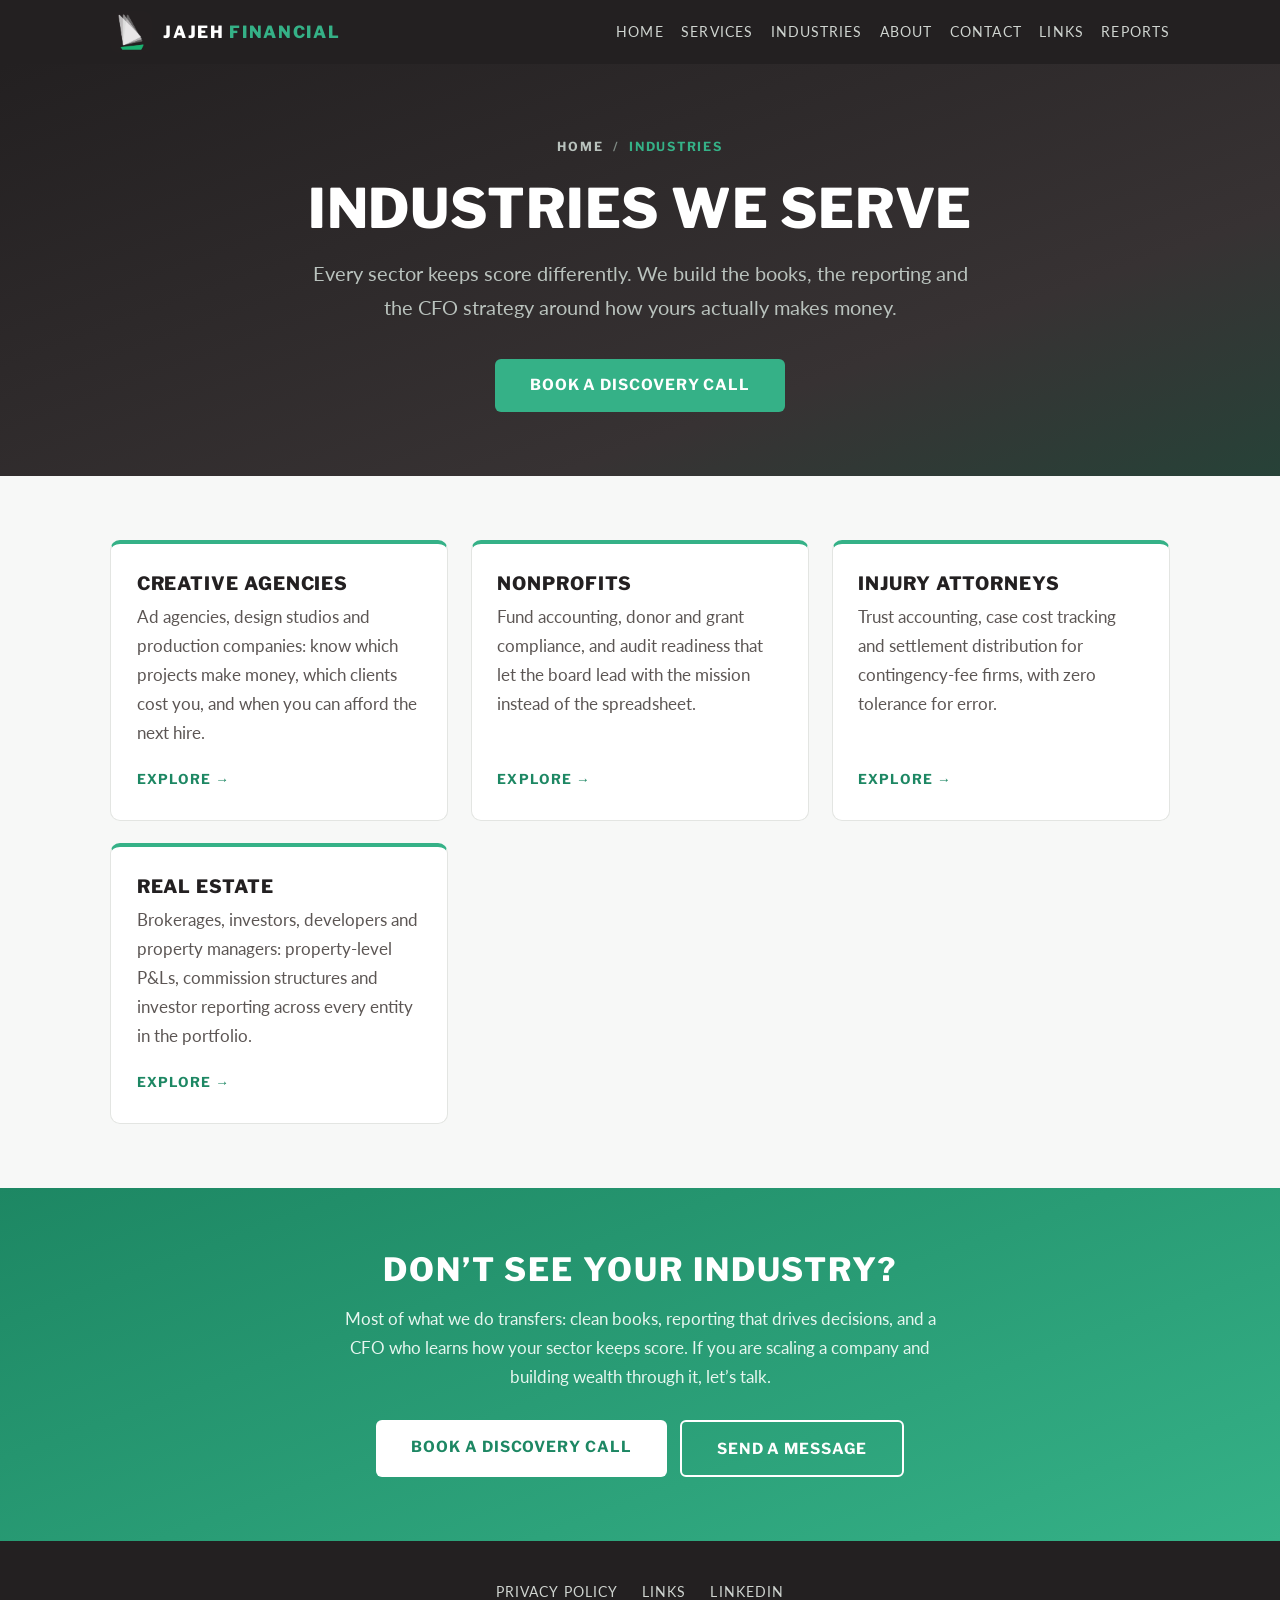
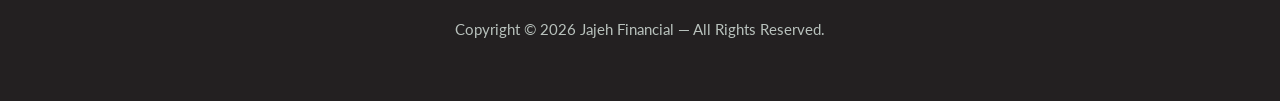
==== industries/index.html @ 21ba5daf "Add industry landing pages, homepage carousel and CFO repositioning - /industries/ hub plus landing " ====
<!DOCTYPE html>
<html lang="en">
<head>
  <meta charset="utf-8">
  <meta name="viewport" content="width=device-width, initial-scale=1">
  <title>Industries We Serve | Jajeh Financial</title>
  <meta name="description" content="Fractional CFO and accounting built around how your industry keeps score: creative agencies, nonprofits, injury attorneys and real estate.">
  <link rel="canonical" href="https://jajehfinancial.com/industries/">
  <link rel="icon" type="image/png" href="/assets/img/favicon.png">
  <link rel="preconnect" href="https://fonts.googleapis.com">
  <link rel="preconnect" href="https://fonts.gstatic.com" crossorigin>
  <link href="https://fonts.googleapis.com/css2?family=Lato:wght@400;700&family=Libre+Franklin:wght@700;800&display=swap" rel="stylesheet">
  <link rel="stylesheet" href="/assets/css/style.css">
</head>
<body>
  <header class="site-header">
    <div class="wrap">
      <a class="brand" href="/">
        <img src="/assets/img/jajeh-financial-mark.jpg" alt="Jajeh Financial sail mark">
        <span>JAJEH <em>FINANCIAL</em></span>
      </a>
      <nav class="site-nav">
        <a href="/">Home</a>
        <a href="/#services">Services</a>
        <a href="/industries/">Industries</a>
        <a href="/#about">About</a>
        <a href="/#contact">Contact</a>
        <a href="/links">Links</a>
        <a href="https://www.myaltavista.com/">Reports</a>
      </nav>
    </div>
  </header>

  <section class="hero page-hero">
    <p class="crumbs"><a href="/">Home</a> &nbsp;/&nbsp; <span>Industries</span></p>
    <h1>Industries We Serve</h1>
    <p class="sub">Every sector keeps score differently. We build the books, the reporting and the CFO strategy around how yours actually makes money.</p>
    <a class="btn" href="https://calendar.app.google/xNYgmVwws6tfUpzz5">Book a Discovery Call</a>
  </section>

  <section>
    <div class="wrap">
      <div class="card-grid">
        <div class="card">
          <h3>Creative Agencies</h3>
          <p>Ad agencies, design studios and production companies: know which projects make money, which clients cost you, and when you can afford the next hire.</p>
          <a class="more" href="/industries/creative-agencies">Explore &rarr;</a>
        </div>
        <div class="card">
          <h3>Nonprofits</h3>
          <p>Fund accounting, donor and grant compliance, and audit readiness that let the board lead with the mission instead of the spreadsheet.</p>
          <a class="more" href="/industries/nonprofits">Explore &rarr;</a>
        </div>
        <div class="card">
          <h3>Injury Attorneys</h3>
          <p>Trust accounting, case cost tracking and settlement distribution for contingency-fee firms, with zero tolerance for error.</p>
          <a class="more" href="/industries/injury-attorneys">Explore &rarr;</a>
        </div>
        <div class="card">
          <h3>Real Estate</h3>
          <p>Brokerages, investors, developers and property managers: property-level P&amp;Ls, commission structures and investor reporting across every entity in the portfolio.</p>
          <a class="more" href="/industries/real-estate">Explore &rarr;</a>
        </div>
      </div>
    </div>
  </section>

  <section class="cta-band">
    <div class="wrap">
      <h2>Don&rsquo;t See Your Industry?</h2>
      <p>Most of what we do transfers: clean books, reporting that drives decisions, and a CFO who learns how your sector keeps score. If you are scaling a company and building wealth through it, let&rsquo;s talk.</p>
      <div class="actions">
        <a class="btn" href="https://calendar.app.google/xNYgmVwws6tfUpzz5">Book a Discovery Call</a>
        <a class="btn ghost" href="/#contact">Send a Message</a>
      </div>
    </div>
  </section>

  <footer class="site-footer">
    <nav class="foot-nav">
      <a href="/privacy-policy">Privacy Policy</a>
      <a href="/links">Links</a>
      <a href="https://www.linkedin.com/company/7801010">LinkedIn</a>
    </nav>
    <p>Copyright &copy; 2026 Jajeh Financial &mdash; All Rights Reserved.</p>
  </footer>
</body>
</html>
---- assets/css/style.css ----
/* Jajeh Financial — design system
   Palette from the sail mark: charcoal + mint teal. Crisp, corporate, calm. */
:root {
  --ink: #232021;
  --ink-soft: #5c5654;
  --bg: #f7f8f7;
  --card: #ffffff;
  --line: #e3e5e2;
  --teal: #35b187;
  --teal-deep: #1d8763;
  --dark: #232021;
  --dark-soft: #373233;
  --sans: "Lato", -apple-system, "Segoe UI", sans-serif;
  --head: "Libre Franklin", "Helvetica Neue", sans-serif;
}

* { box-sizing: border-box; }
html { scroll-behavior: smooth; }
body { margin: 0; font-family: var(--sans); font-size: 1.0625rem; line-height: 1.7; color: var(--ink); background: var(--bg); }
img { max-width: 100%; height: auto; }

h1, h2, h3 { font-family: var(--head); font-weight: 800; line-height: 1.15; margin: 0 0 .5em; letter-spacing: .01em; }
h1 { font-size: clamp(2.1rem, 5.5vw, 3.4rem); text-transform: uppercase; }
h2 { font-size: clamp(1.4rem, 3.2vw, 2rem); text-transform: uppercase; letter-spacing: .06em; }
h3 { font-size: 1.15rem; }
p { margin: 0 0 1.2em; }
a { color: var(--teal-deep); }

.wrap { max-width: 1100px; margin: 0 auto; padding: 0 1.25rem; }

/* Header */
.site-header { background: var(--dark); position: sticky; top: 0; z-index: 20; }
.site-header .wrap { display: flex; align-items: center; justify-content: space-between; padding-top: .7rem; padding-bottom: .7rem; }
.brand { display: flex; align-items: center; gap: .7rem; text-decoration: none; }
.brand img { width: 42px; height: 42px; border-radius: 8px; }
.brand span { font-family: var(--head); font-weight: 800; color: #fff; letter-spacing: .1em; font-size: 1.05rem; }
.brand span em { font-style: normal; color: var(--teal); }
.site-nav { display: flex; flex-wrap: wrap; gap: 1.1rem; }
.site-nav a { text-decoration: none; color: #cfd4d0; font-size: .85rem; letter-spacing: .08em; text-transform: uppercase; }
.site-nav a:hover { color: var(--teal); }
@media (max-width: 720px) { .site-header .wrap { flex-direction: column; gap: .5rem; } }

/* Hero */
.hero { background: linear-gradient(160deg, var(--dark) 0%, var(--dark-soft) 70%, #274238 100%); color: #fff; text-align: center; padding: 5.5rem 1.25rem 5rem; }
.hero .kicker { color: var(--teal); font-family: var(--head); font-weight: 800; letter-spacing: .3em; font-size: .9rem; text-transform: uppercase; margin-bottom: 1rem; }
.hero h1 { color: #fff; margin-bottom: .3em; }
.hero .sub { color: #b9c2bd; font-size: 1.25rem; max-width: 34em; margin: 0 auto 2.2rem; }
.btn { display: inline-block; background: var(--teal); color: #fff; text-decoration: none; padding: .85rem 2.2rem; border-radius: 6px; font-family: var(--head); font-weight: 700; letter-spacing: .06em; text-transform: uppercase; font-size: .95rem; }
.btn:hover { background: var(--teal-deep); }
.btn.ghost { background: transparent; border: 2px solid var(--teal); color: var(--teal); }
.btn.ghost:hover { background: var(--teal); color: #fff; }
.hero-actions { display: flex; gap: .8rem; justify-content: center; flex-wrap: wrap; }

/* Sections */
section { padding: 4rem 0; }
.section-head { text-align: center; margin-bottom: 2.5rem; }
.section-head .rule { width: 64px; height: 4px; background: var(--teal); border: 0; margin: 1rem auto 0; }
.section-head p { color: var(--ink-soft); max-width: 40em; margin: 1.2rem auto 0; }

/* Cards */
.card-grid { display: grid; grid-template-columns: repeat(auto-fit, minmax(260px, 1fr)); gap: 1.4rem; }
.card { background: var(--card); border: 1px solid var(--line); border-top: 4px solid var(--teal); border-radius: 10px; padding: 1.8rem 1.6rem; display: flex; flex-direction: column; }
.card h3 { text-transform: uppercase; letter-spacing: .05em; }
.card p { color: var(--ink-soft); flex: 1; }
.card .more { font-family: var(--head); font-weight: 700; text-transform: uppercase; font-size: .85rem; letter-spacing: .08em; text-decoration: none; }

/* Appointments */
.appointments { background: var(--dark); color: #fff; }
.appointments h2, .appointments h3 { color: #fff; }
.appt-grid { display: grid; grid-template-columns: repeat(auto-fit, minmax(280px, 1fr)); gap: 1.4rem; max-width: 820px; margin: 0 auto; }
.appt { background: var(--dark-soft); border: 1px solid #4a4443; border-radius: 10px; padding: 2rem 1.8rem; text-align: center; }
.appt .meta { color: var(--teal); font-family: var(--head); font-weight: 700; letter-spacing: .1em; text-transform: uppercase; font-size: .85rem; margin-bottom: 1rem; }
.appt p { color: #b9c2bd; }

/* About */
.about .cols { display: grid; grid-template-columns: 1fr 1fr; gap: 3rem; align-items: center; }
.about img { border-radius: 10px; box-shadow: 0 12px 32px rgba(35, 32, 33, .2); }
@media (max-width: 760px) { .about .cols { grid-template-columns: 1fr; } }

/* Contact */
.contact { background: var(--card); border-top: 1px solid var(--line); }
.contact .cols { display: grid; grid-template-columns: 1fr 1fr; gap: 3rem; align-items: start; }
@media (max-width: 760px) { .contact .cols { grid-template-columns: 1fr; } }
.contact .panel { background: var(--bg); border: 1px solid var(--line); border-radius: 10px; padding: 2rem 1.8rem; }
.contact .panel h3 { text-transform: uppercase; letter-spacing: .05em; }
/* Native forms (post silently to Google Forms) */
.nform { display: grid; gap: 1rem; margin-top: 1.2rem; }
.nform input, .nform textarea {
  width: 100%;
  background: #fff;
  border: 1px solid var(--line);
  border-radius: 6px;
  padding: .85rem 1rem;
  font-family: var(--sans);
  font-size: 1rem;
  color: var(--ink);
  outline: none;
  transition: border-color .2s ease;
}
.nform input:focus, .nform textarea:focus { border-color: var(--teal); }
.nform textarea { min-height: 130px; resize: vertical; }
.nform .btn { border: 0; cursor: pointer; justify-self: start; }
.nform.inline { grid-template-columns: 1fr auto; align-items: start; }
@media (max-width: 480px) { .nform.inline { grid-template-columns: 1fr; } }
/* Honeypot: off-screen, not display:none (some bots skip hidden fields), never focusable by people */
.nform .hp { position: absolute; left: -10000px; top: auto; width: 1px; height: 1px; overflow: hidden; opacity: 0; }
.form-ok { color: var(--teal-deep); font-weight: 700; margin-top: 1.2rem; }
.form-ok[hidden] { display: none; }
.nform[hidden] { display: none; }

/* Simple page (links, privacy) */
.page-title { text-align: center; padding: 3.5rem 1.25rem 0; }
.page-title .rule { width: 64px; height: 4px; background: var(--teal); border: 0; margin: 1rem auto 0; }
.content { max-width: 780px; margin: 0 auto; padding: 2.5rem 1.25rem 4rem; }
.content h2 { font-size: 1.35rem; margin-top: 2em; }
.content h3 { margin-top: 1.6em; }
.link-list { list-style: none; padding: 0; display: grid; gap: 1rem; }
.link-list a { display: block; background: var(--card); border: 1px solid var(--line); border-left: 4px solid var(--teal); border-radius: 8px; padding: 1.1rem 1.4rem; text-decoration: none; font-family: var(--head); font-weight: 700; letter-spacing: .04em; }
.link-list a:hover { border-left-color: var(--teal-deep); transform: translateX(2px); }
.link-list .desc { display: block; font-family: var(--sans); font-weight: 400; color: var(--ink-soft); font-size: .95rem; }

/* Footer */
.site-footer { background: var(--dark); color: #b9c2bd; text-align: center; padding: 2.5rem 1.25rem; font-size: .95rem; }
.site-footer a { color: #cfd4d0; }
.site-footer .foot-nav { margin-bottom: .8rem; display: flex; gap: 1.5rem; justify-content: center; flex-wrap: wrap; }
.site-footer .foot-nav a { text-decoration: none; text-transform: uppercase; font-size: .85rem; letter-spacing: .08em; }
.site-footer .foot-nav a:hover { color: var(--teal); }

/* ---------- Industry landing pages (/industries/*) ---------- */
.page-hero { padding: 4.5rem 1.25rem 4rem; }
.page-hero .crumbs { font-family: var(--head); font-weight: 700; font-size: .78rem; letter-spacing: .14em; text-transform: uppercase; margin-bottom: 1.2rem; color: #7f8a84; }
.page-hero .crumbs a { color: #b9c2bd; text-decoration: none; }
.page-hero .crumbs a:hover { color: var(--teal); }
.page-hero .crumbs span { color: var(--teal); }
.narrow { max-width: 780px; margin: 0 auto; }
.intro { padding-bottom: 2.5rem; }
.lead { font-size: 1.25rem; line-height: 1.6; }

/* Metrics band */
.metrics { background: var(--dark); color: #fff; }
.metrics h2 { color: #fff; }
.metrics .section-head p { color: #b9c2bd; max-width: 42em; margin: 1.2rem auto 0; }
.metric-grid { display: grid; grid-template-columns: repeat(auto-fit, minmax(300px, 1fr)); gap: 1.2rem; }
.metric { background: var(--dark-soft); border: 1px solid #4a4443; border-radius: 10px; padding: 1.5rem 1.5rem 1.3rem; display: flex; flex-direction: column; }
.metric h3 { color: #fff; font-size: 1.02rem; text-transform: uppercase; letter-spacing: .05em; margin-bottom: .4em; }
.metric p { color: #b9c2bd; margin: 0 0 1em; font-size: .98rem; flex: 1; }
.metric .target { color: var(--teal); font-family: var(--head); font-weight: 700; font-size: .8rem; letter-spacing: .1em; text-transform: uppercase; border-top: 1px solid #4a4443; padding-top: .7rem; }

/* Build / Capture / Secure pillars (also used on the homepage) */
.pillars { display: grid; grid-template-columns: repeat(auto-fit, minmax(260px, 1fr)); gap: 1.4rem; }
.pillar { background: var(--card); border: 1px solid var(--line); border-radius: 10px; padding: 1.8rem 1.6rem; }
.pillar .num { display: block; font-family: var(--head); font-weight: 800; color: var(--teal); font-size: .8rem; letter-spacing: .22em; text-transform: uppercase; margin-bottom: .6rem; }
.pillar h3 { text-transform: uppercase; letter-spacing: .05em; }
.pillar p { color: var(--ink-soft); margin: 0; }
.approach { padding-top: 3.25rem; padding-bottom: 0; }

/* CTA band */
.cta-band { background: linear-gradient(160deg, var(--teal-deep) 0%, var(--teal) 100%); color: #fff; text-align: center; }
.cta-band h2 { color: #fff; }
.cta-band p { color: #e6f6ef; max-width: 36em; margin: 0 auto 1.8rem; }
.cta-band .actions { display: flex; gap: .8rem; justify-content: center; flex-wrap: wrap; }
.cta-band .btn { background: #fff; color: var(--teal-deep); }
.cta-band .btn:hover { background: var(--dark); color: #fff; }
.cta-band .btn.ghost { background: transparent; border-color: #fff; color: #fff; }
.cta-band .btn.ghost:hover { background: #fff; color: var(--teal-deep); }

/* "Other industries" strip under the CTA */
.others { text-align: center; padding: 2.5rem 1.25rem 3.5rem; }
.others p { color: var(--ink-soft); font-family: var(--head); font-weight: 700; font-size: .78rem; letter-spacing: .14em; text-transform: uppercase; margin-bottom: .9rem; }
.others nav { display: flex; gap: .7rem; justify-content: center; flex-wrap: wrap; }
.others nav a { text-decoration: none; background: var(--card); border: 1px solid var(--line); border-radius: 999px; padding: .5rem 1.1rem; font-family: var(--head); font-weight: 700; font-size: .9rem; color: var(--ink); }
.others nav a:hover { border-color: var(--teal); color: var(--teal-deep); }

/* ---------- Homepage industry carousel ---------- */
.ind-carousel { position: relative; }
.ind-track { display: flex; gap: 1.4rem; overflow-x: auto; scroll-snap-type: x mandatory; scroll-behavior: smooth; scrollbar-width: none; -webkit-overflow-scrolling: touch; padding-bottom: 2px; }
.ind-track::-webkit-scrollbar { display: none; }
.ind-track:focus-visible { outline: 2px solid var(--teal); outline-offset: 4px; }
.ind-slide { flex: 0 0 100%; scroll-snap-align: start; background: var(--card); border: 1px solid var(--line); border-top: 4px solid var(--teal); border-radius: 10px; padding: 2.2rem 2rem; display: grid; grid-template-columns: 1.25fr 1fr; gap: 2.4rem; align-items: center; }
@media (max-width: 760px) { .ind-slide { grid-template-columns: 1fr; gap: 1.4rem; padding: 1.8rem 1.4rem; } }
.ind-slide .kicker { color: var(--teal); font-family: var(--head); font-weight: 800; letter-spacing: .25em; font-size: .76rem; text-transform: uppercase; margin-bottom: .6rem; }
.ind-slide h3 { font-size: clamp(1.4rem, 3vw, 1.9rem); text-transform: uppercase; letter-spacing: .04em; }
.ind-slide p { color: var(--ink-soft); }
.ind-slide .more { font-family: var(--head); font-weight: 700; text-transform: uppercase; font-size: .85rem; letter-spacing: .08em; text-decoration: none; }
.ind-slide .focus { list-style: none; padding: 0; margin: 0; display: grid; gap: .6rem; }
.ind-slide .focus li { background: var(--bg); border: 1px solid var(--line); border-left: 4px solid var(--teal); border-radius: 8px; padding: .7rem 1rem; font-family: var(--head); font-weight: 700; font-size: .92rem; }
.ind-controls { display: flex; align-items: center; justify-content: center; gap: 1.2rem; margin-top: 1.4rem; }
.ind-controls .arrow { background: transparent; border: 2px solid var(--line); color: var(--ink); width: 42px; height: 42px; border-radius: 50%; cursor: pointer; font-size: 1.3rem; line-height: 1; font-family: var(--sans); }
.ind-controls .arrow:hover { border-color: var(--teal); color: var(--teal-deep); }
.ind-dots { display: flex; gap: .55rem; }
.ind-dots button { width: 11px; height: 11px; padding: 0; border: 0; border-radius: 50%; background: var(--line); cursor: pointer; }
.ind-dots button[aria-current="true"] { background: var(--teal); }
.ind-all { text-align: center; margin-top: 1.6rem; }
.ind-all a { font-family: var(--head); font-weight: 700; text-transform: uppercase; font-size: .85rem; letter-spacing: .08em; text-decoration: none; }
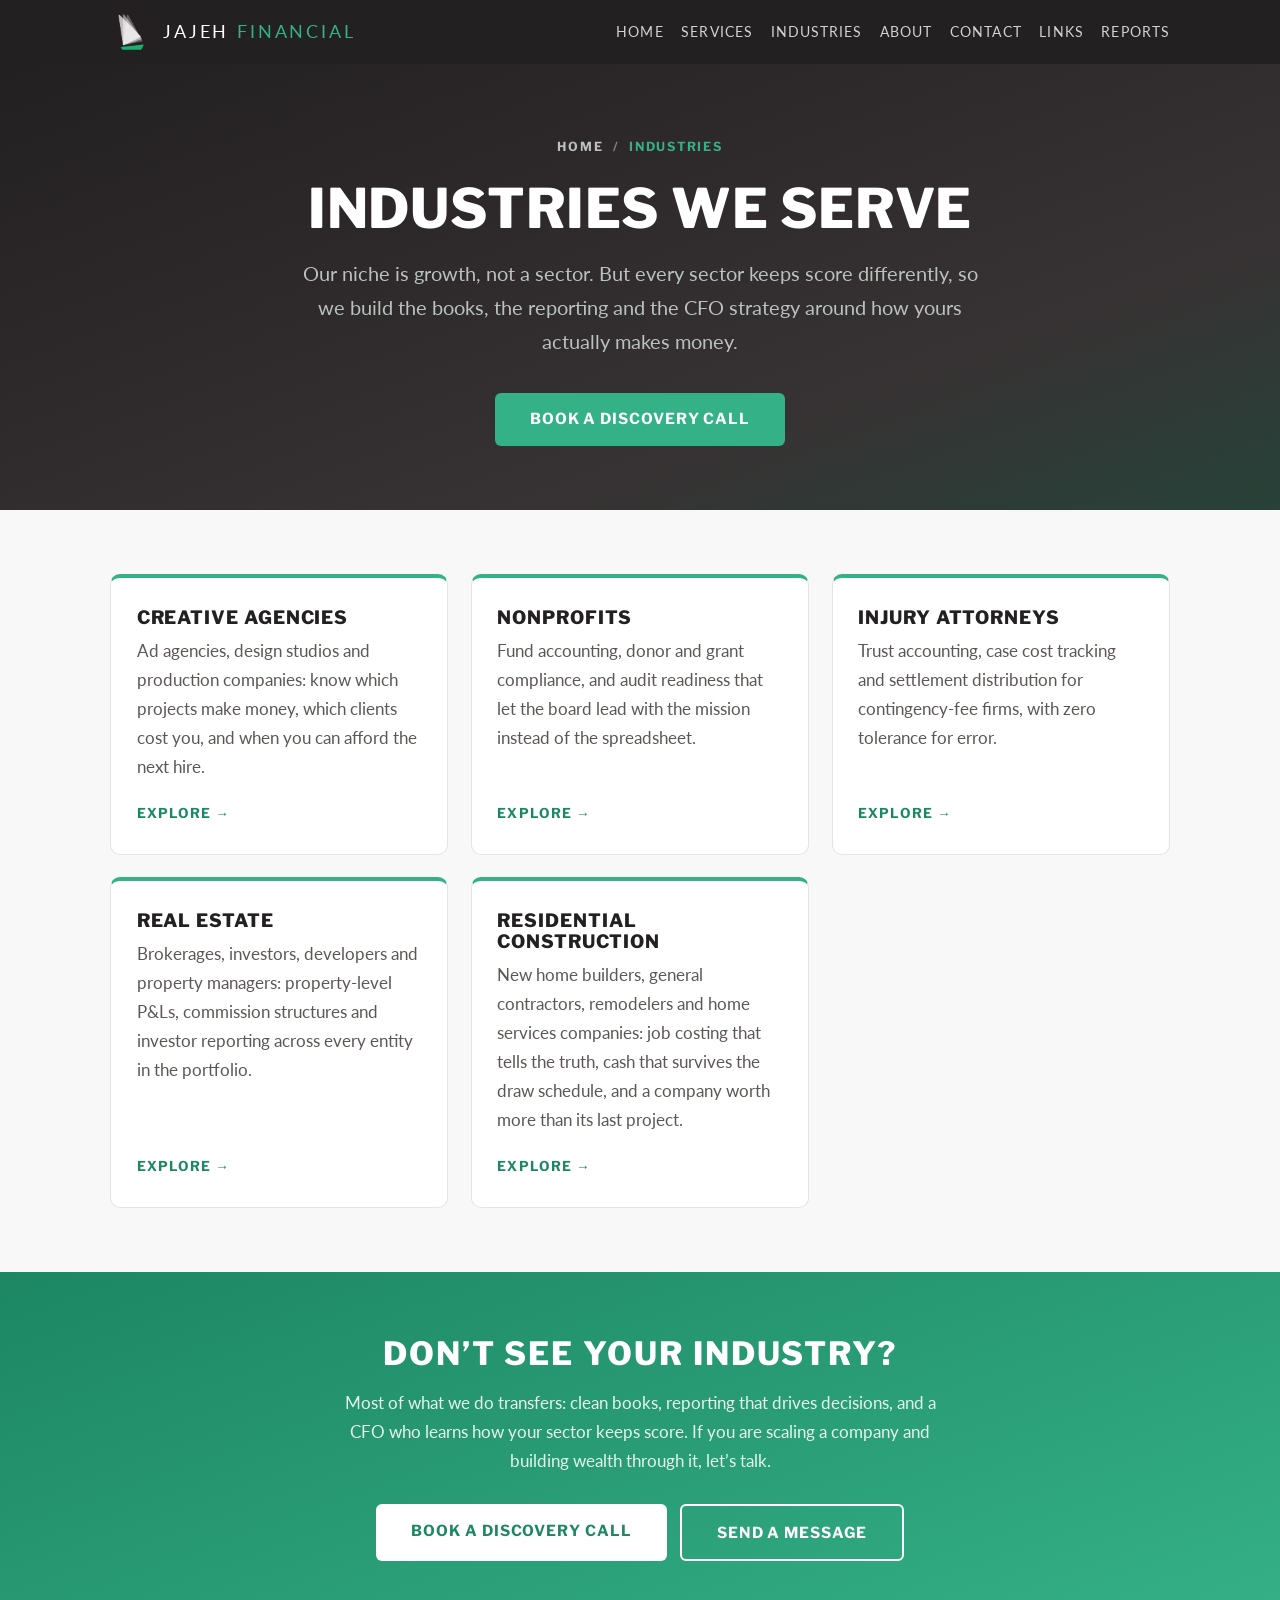
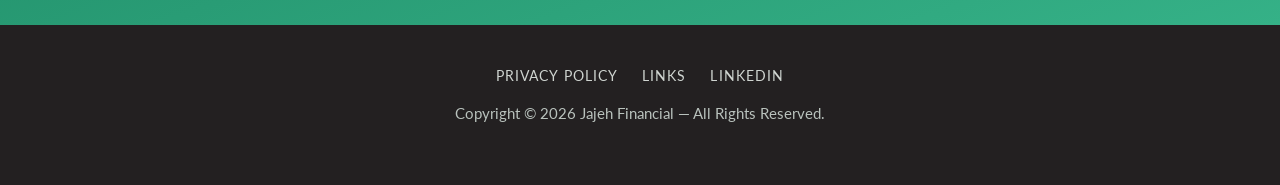
==== commit 88fbf6a6: "Homepage round two, residential construction page, real estate tweaks - Header wordmark set in Lato " ====
--- a/industries/index.html
+++ b/industries/index.html
@@ -4,7 +4,7 @@
   <meta charset="utf-8">
   <meta name="viewport" content="width=device-width, initial-scale=1">
   <title>Industries We Serve | Jajeh Financial</title>
-  <meta name="description" content="Fractional CFO and accounting built around how your industry keeps score: creative agencies, nonprofits, injury attorneys and real estate.">
+  <meta name="description" content="Fractional CFO and accounting for companies in growth mode, built around how each industry keeps score: creative agencies, nonprofits, injury attorneys, real estate and residential construction.">
   <link rel="canonical" href="https://jajehfinancial.com/industries/">
   <link rel="icon" type="image/png" href="/assets/img/favicon.png">
   <link rel="preconnect" href="https://fonts.googleapis.com">
@@ -34,7 +34,7 @@
   <section class="hero page-hero">
     <p class="crumbs"><a href="/">Home</a> &nbsp;/&nbsp; <span>Industries</span></p>
     <h1>Industries We Serve</h1>
-    <p class="sub">Every sector keeps score differently. We build the books, the reporting and the CFO strategy around how yours actually makes money.</p>
+    <p class="sub">Our niche is growth, not a sector. But every sector keeps score differently, so we build the books, the reporting and the CFO strategy around how yours actually makes money.</p>
     <a class="btn" href="https://calendar.app.google/xNYgmVwws6tfUpzz5">Book a Discovery Call</a>
   </section>
 
@@ -61,6 +61,11 @@
           <p>Brokerages, investors, developers and property managers: property-level P&amp;Ls, commission structures and investor reporting across every entity in the portfolio.</p>
           <a class="more" href="/industries/real-estate">Explore &rarr;</a>
         </div>
+        <div class="card">
+          <h3>Residential Construction</h3>
+          <p>New home builders, general contractors, remodelers and home services companies: job costing that tells the truth, cash that survives the draw schedule, and a company worth more than its last project.</p>
+          <a class="more" href="/industries/residential-construction">Explore &rarr;</a>
+        </div>
       </div>
     </div>
   </section>
--- a/assets/css/style.css
+++ b/assets/css/style.css
@@ -33,7 +33,7 @@
 .site-header .wrap { display: flex; align-items: center; justify-content: space-between; padding-top: .7rem; padding-bottom: .7rem; }
 .brand { display: flex; align-items: center; gap: .7rem; text-decoration: none; }
 .brand img { width: 42px; height: 42px; border-radius: 8px; }
-.brand span { font-family: var(--head); font-weight: 800; color: #fff; letter-spacing: .1em; font-size: 1.05rem; }
+.brand span { font-family: "Lato", "Helvetica Neue", Helvetica, Arial, sans-serif; font-weight: 400; color: #fff; letter-spacing: .16em; font-size: 1.1rem; }
 .brand span em { font-style: normal; color: var(--teal); }
 .site-nav { display: flex; flex-wrap: wrap; gap: 1.1rem; }
 .site-nav a { text-decoration: none; color: #cfd4d0; font-size: .85rem; letter-spacing: .08em; text-transform: uppercase; }
@@ -55,6 +55,13 @@
 section { padding: 4rem 0; }
 .section-head { text-align: center; margin-bottom: 2.5rem; }
 .section-head .rule { width: 64px; height: 4px; background: var(--teal); border: 0; margin: 1rem auto 0; }
+/* Dark band variant: alternates with the light sections */
+section.dark { background: var(--dark); color: #fff; }
+.dark h2, .dark h3 { color: #fff; }
+.dark .section-head p { color: #b9c2bd; }
+.dark .card { background: var(--dark-soft); border-color: #4a4443; border-top-color: var(--teal); }
+.dark .card p { color: #b9c2bd; }
+.dark .card .more { color: var(--teal); }
 .section-head p { color: var(--ink-soft); max-width: 40em; margin: 1.2rem auto 0; }
 
 /* Cards */
@@ -136,6 +143,12 @@
 .intro { padding-bottom: 2.5rem; }
 .lead { font-size: 1.25rem; line-height: 1.6; }
 
+/* Resource callout inside the intro (e.g. DealSheets on the real estate page) */
+.resource { display: flex; flex-wrap: wrap; align-items: center; gap: .5rem 1.2rem; background: var(--card); border: 1px solid var(--line); border-radius: 10px; padding: 1.1rem 1.4rem; margin-top: 1.8rem; }
+.resource strong { font-family: var(--head); font-weight: 800; text-transform: uppercase; letter-spacing: .08em; font-size: .82rem; color: var(--teal-deep); }
+.resource span { flex: 1 1 22em; color: var(--ink-soft); }
+.resource a { font-family: var(--head); font-weight: 700; text-decoration: none; white-space: nowrap; }
+
 /* Metrics band */
 .metrics { background: var(--dark); color: #fff; }
 .metrics h2 { color: #fff; }
@@ -152,7 +165,6 @@
 .pillar .num { display: block; font-family: var(--head); font-weight: 800; color: var(--teal); font-size: .8rem; letter-spacing: .22em; text-transform: uppercase; margin-bottom: .6rem; }
 .pillar h3 { text-transform: uppercase; letter-spacing: .05em; }
 .pillar p { color: var(--ink-soft); margin: 0; }
-.approach { padding-top: 3.25rem; padding-bottom: 0; }
 
 /* CTA band */
 .cta-band { background: linear-gradient(160deg, var(--teal-deep) 0%, var(--teal) 100%); color: #fff; text-align: center; }
@@ -176,7 +188,13 @@
 .ind-track { display: flex; gap: 1.4rem; overflow-x: auto; scroll-snap-type: x mandatory; scroll-behavior: smooth; scrollbar-width: none; -webkit-overflow-scrolling: touch; padding-bottom: 2px; }
 .ind-track::-webkit-scrollbar { display: none; }
 .ind-track:focus-visible { outline: 2px solid var(--teal); outline-offset: 4px; }
-.ind-slide { flex: 0 0 100%; scroll-snap-align: start; background: var(--card); border: 1px solid var(--line); border-top: 4px solid var(--teal); border-radius: 10px; padding: 2.2rem 2rem; display: grid; grid-template-columns: 1.25fr 1fr; gap: 2.4rem; align-items: center; }
+.ind-slide { position: relative; flex: 0 0 100%; scroll-snap-align: start; background: var(--card); border: 1px solid var(--line); border-top: 4px solid var(--teal); border-radius: 10px; padding: 2.2rem 2rem; display: grid; grid-template-columns: 1.25fr 1fr; gap: 2.4rem; align-items: center; transition: border-color .2s ease, box-shadow .2s ease; }
+.ind-slide:hover { border-color: var(--teal); box-shadow: 0 10px 28px rgba(35, 32, 33, .08); }
+.ind-slide:hover h3 { color: var(--teal-deep); }
+/* The Explore link stretches over the whole tile, so anywhere on it is clickable */
+.ind-slide .more::after { content: ""; position: absolute; inset: 0; border-radius: 10px; }
+.ind-slide .more:focus-visible { outline: none; }
+.ind-slide .more:focus-visible::after { outline: 2px solid var(--teal); outline-offset: 2px; }
 @media (max-width: 760px) { .ind-slide { grid-template-columns: 1fr; gap: 1.4rem; padding: 1.8rem 1.4rem; } }
 .ind-slide .kicker { color: var(--teal); font-family: var(--head); font-weight: 800; letter-spacing: .25em; font-size: .76rem; text-transform: uppercase; margin-bottom: .6rem; }
 .ind-slide h3 { font-size: clamp(1.4rem, 3vw, 1.9rem); text-transform: uppercase; letter-spacing: .04em; }
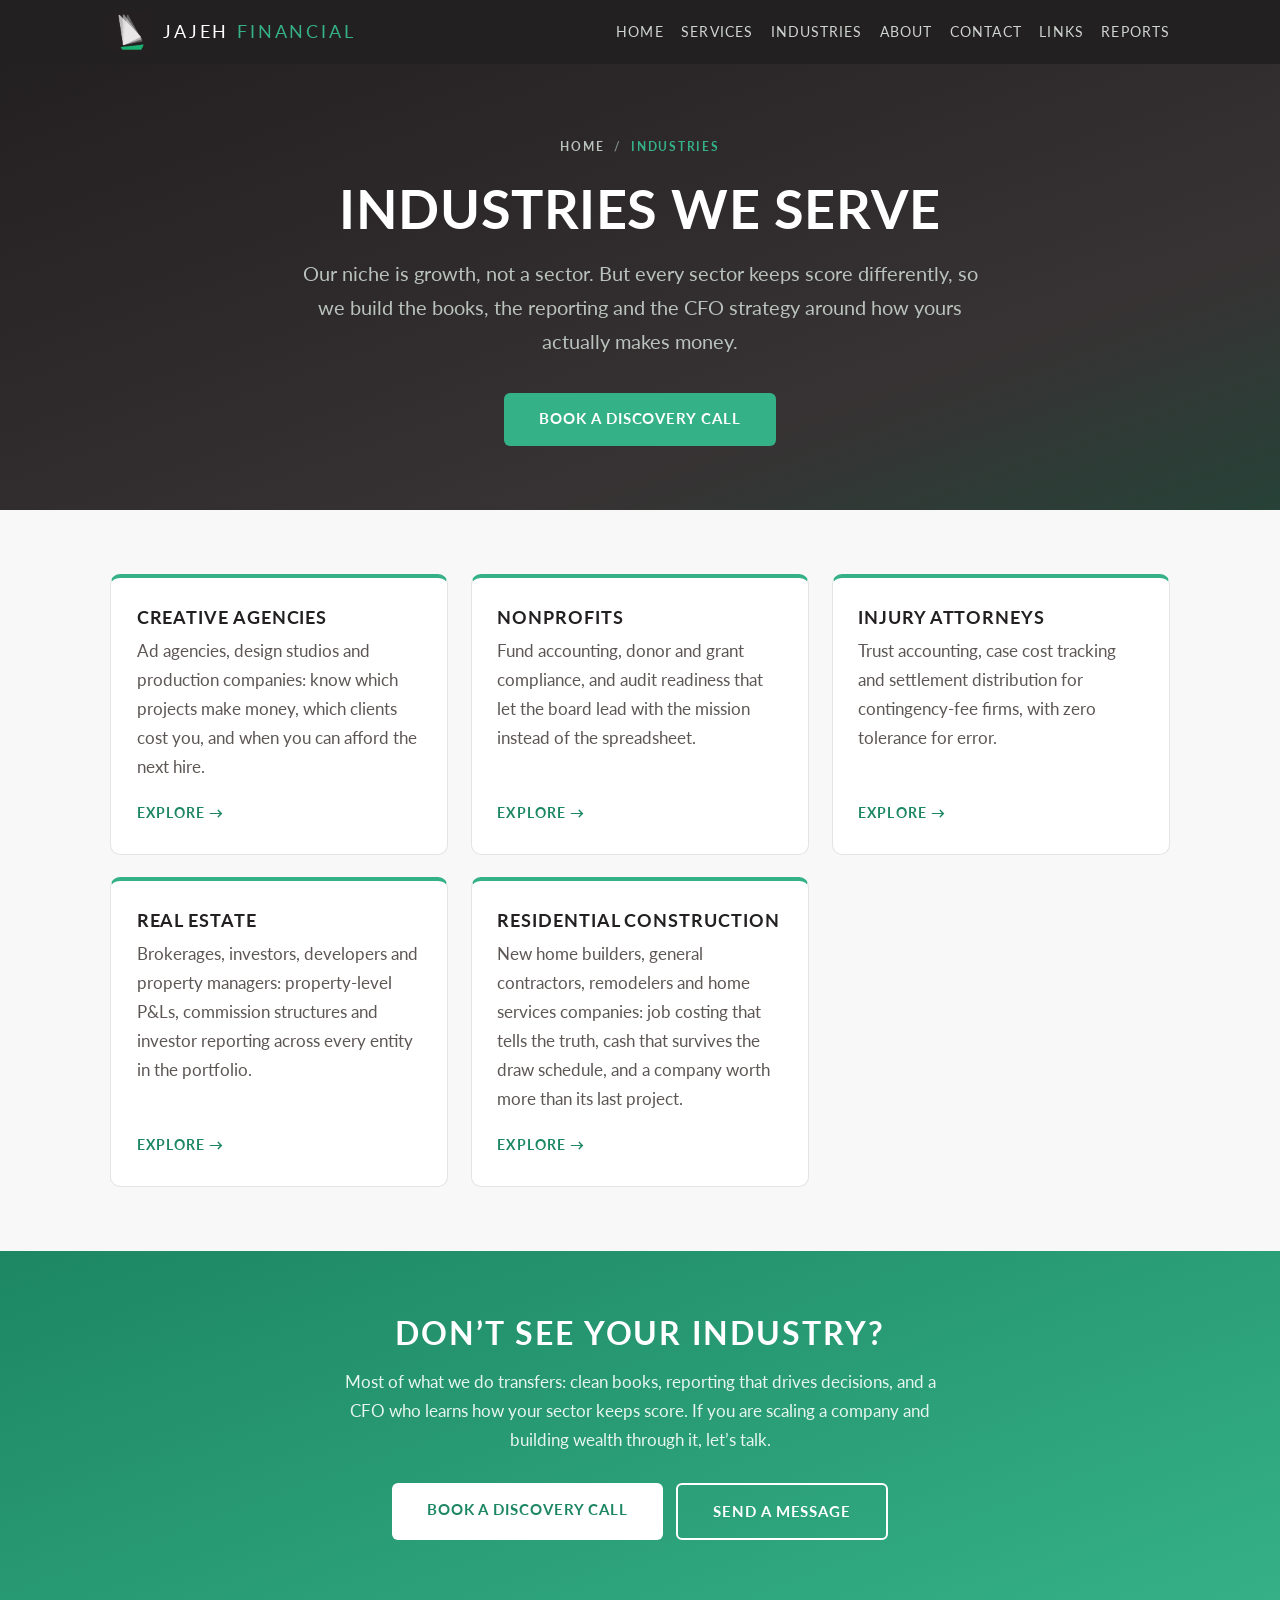
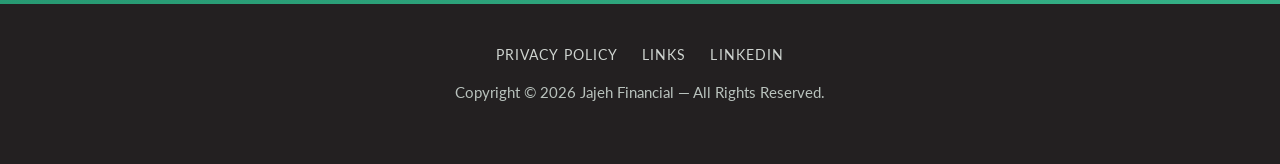
==== commit d16e7659: "Lato bold headings site-wide; add the CFO fit survey page - Headings now use Lato 700 (brand guide: " ====
--- a/industries/index.html
+++ b/industries/index.html
@@ -9,7 +9,7 @@
   <link rel="icon" type="image/png" href="/assets/img/favicon.png">
   <link rel="preconnect" href="https://fonts.googleapis.com">
   <link rel="preconnect" href="https://fonts.gstatic.com" crossorigin>
-  <link href="https://fonts.googleapis.com/css2?family=Lato:wght@400;700&family=Libre+Franklin:wght@700;800&display=swap" rel="stylesheet">
+  <link href="https://fonts.googleapis.com/css2?family=Lato:wght@400;700&display=swap" rel="stylesheet">
   <link rel="stylesheet" href="/assets/css/style.css">
 </head>
 <body>
--- a/assets/css/style.css
+++ b/assets/css/style.css
@@ -1,5 +1,6 @@
 /* Jajeh Financial — design system
-   Palette from the sail mark: charcoal + mint teal. Crisp, corporate, calm. */
+   Palette from the sail mark: charcoal + mint teal. Crisp, corporate, calm.
+   Type: Lato throughout (bold for headings), per the brand guide; the logo itself is Flama Condensed. */
 :root {
   --ink: #232021;
   --ink-soft: #5c5654;
@@ -11,7 +12,7 @@
   --dark: #232021;
   --dark-soft: #373233;
   --sans: "Lato", -apple-system, "Segoe UI", sans-serif;
-  --head: "Libre Franklin", "Helvetica Neue", sans-serif;
+  --head: "Lato", "Helvetica Neue", Helvetica, Arial, sans-serif;
 }
 
 * { box-sizing: border-box; }
@@ -19,7 +20,7 @@
 body { margin: 0; font-family: var(--sans); font-size: 1.0625rem; line-height: 1.7; color: var(--ink); background: var(--bg); }
 img { max-width: 100%; height: auto; }
 
-h1, h2, h3 { font-family: var(--head); font-weight: 800; line-height: 1.15; margin: 0 0 .5em; letter-spacing: .01em; }
+h1, h2, h3 { font-family: var(--head); font-weight: 700; line-height: 1.15; margin: 0 0 .5em; letter-spacing: .01em; }
 h1 { font-size: clamp(2.1rem, 5.5vw, 3.4rem); text-transform: uppercase; }
 h2 { font-size: clamp(1.4rem, 3.2vw, 2rem); text-transform: uppercase; letter-spacing: .06em; }
 h3 { font-size: 1.15rem; }
@@ -42,7 +43,7 @@
 
 /* Hero */
 .hero { background: linear-gradient(160deg, var(--dark) 0%, var(--dark-soft) 70%, #274238 100%); color: #fff; text-align: center; padding: 5.5rem 1.25rem 5rem; }
-.hero .kicker { color: var(--teal); font-family: var(--head); font-weight: 800; letter-spacing: .3em; font-size: .9rem; text-transform: uppercase; margin-bottom: 1rem; }
+.hero .kicker { color: var(--teal); font-family: var(--head); font-weight: 700; letter-spacing: .3em; font-size: .9rem; text-transform: uppercase; margin-bottom: 1rem; }
 .hero h1 { color: #fff; margin-bottom: .3em; }
 .hero .sub { color: #b9c2bd; font-size: 1.25rem; max-width: 34em; margin: 0 auto 2.2rem; }
 .btn { display: inline-block; background: var(--teal); color: #fff; text-decoration: none; padding: .85rem 2.2rem; border-radius: 6px; font-family: var(--head); font-weight: 700; letter-spacing: .06em; text-transform: uppercase; font-size: .95rem; }
@@ -110,7 +111,7 @@
 .nform.inline { grid-template-columns: 1fr auto; align-items: start; }
 @media (max-width: 480px) { .nform.inline { grid-template-columns: 1fr; } }
 /* Honeypot: off-screen, not display:none (some bots skip hidden fields), never focusable by people */
-.nform .hp { position: absolute; left: -10000px; top: auto; width: 1px; height: 1px; overflow: hidden; opacity: 0; }
+.nform .hp, .survey .hp { position: absolute; left: -10000px; top: auto; width: 1px; height: 1px; overflow: hidden; opacity: 0; }
 .form-ok { color: var(--teal-deep); font-weight: 700; margin-top: 1.2rem; }
 .form-ok[hidden] { display: none; }
 .nform[hidden] { display: none; }
@@ -145,7 +146,7 @@
 
 /* Resource callout inside the intro (e.g. DealSheets on the real estate page) */
 .resource { display: flex; flex-wrap: wrap; align-items: center; gap: .5rem 1.2rem; background: var(--card); border: 1px solid var(--line); border-radius: 10px; padding: 1.1rem 1.4rem; margin-top: 1.8rem; }
-.resource strong { font-family: var(--head); font-weight: 800; text-transform: uppercase; letter-spacing: .08em; font-size: .82rem; color: var(--teal-deep); }
+.resource strong { font-family: var(--head); font-weight: 700; text-transform: uppercase; letter-spacing: .08em; font-size: .82rem; color: var(--teal-deep); }
 .resource span { flex: 1 1 22em; color: var(--ink-soft); }
 .resource a { font-family: var(--head); font-weight: 700; text-decoration: none; white-space: nowrap; }
 
@@ -162,7 +163,7 @@
 /* Build / Capture / Secure pillars (also used on the homepage) */
 .pillars { display: grid; grid-template-columns: repeat(auto-fit, minmax(260px, 1fr)); gap: 1.4rem; }
 .pillar { background: var(--card); border: 1px solid var(--line); border-radius: 10px; padding: 1.8rem 1.6rem; }
-.pillar .num { display: block; font-family: var(--head); font-weight: 800; color: var(--teal); font-size: .8rem; letter-spacing: .22em; text-transform: uppercase; margin-bottom: .6rem; }
+.pillar .num { display: block; font-family: var(--head); font-weight: 700; color: var(--teal); font-size: .8rem; letter-spacing: .22em; text-transform: uppercase; margin-bottom: .6rem; }
 .pillar h3 { text-transform: uppercase; letter-spacing: .05em; }
 .pillar p { color: var(--ink-soft); margin: 0; }
 
@@ -196,7 +197,7 @@
 .ind-slide .more:focus-visible { outline: none; }
 .ind-slide .more:focus-visible::after { outline: 2px solid var(--teal); outline-offset: 2px; }
 @media (max-width: 760px) { .ind-slide { grid-template-columns: 1fr; gap: 1.4rem; padding: 1.8rem 1.4rem; } }
-.ind-slide .kicker { color: var(--teal); font-family: var(--head); font-weight: 800; letter-spacing: .25em; font-size: .76rem; text-transform: uppercase; margin-bottom: .6rem; }
+.ind-slide .kicker { color: var(--teal); font-family: var(--head); font-weight: 700; letter-spacing: .25em; font-size: .76rem; text-transform: uppercase; margin-bottom: .6rem; }
 .ind-slide h3 { font-size: clamp(1.4rem, 3vw, 1.9rem); text-transform: uppercase; letter-spacing: .04em; }
 .ind-slide p { color: var(--ink-soft); }
 .ind-slide .more { font-family: var(--head); font-weight: 700; text-transform: uppercase; font-size: .85rem; letter-spacing: .08em; text-decoration: none; }
@@ -210,3 +211,32 @@
 .ind-dots button[aria-current="true"] { background: var(--teal); }
 .ind-all { text-align: center; margin-top: 1.6rem; }
 .ind-all a { font-family: var(--head); font-weight: 700; text-transform: uppercase; font-size: .85rem; letter-spacing: .08em; text-decoration: none; }
+
+/* ---------- CFO fit survey (/cfo-fit) ---------- */
+.survey-section { padding-top: 3rem; }
+.survey .q { border: 0; padding: 0; margin: 0 0 2.4rem; min-width: 0; }
+.survey legend { font-family: var(--head); font-weight: 700; font-size: 1.15rem; line-height: 1.4; margin-bottom: .9rem; padding: 0; display: flex; gap: .7rem; align-items: baseline; }
+.survey legend .n { color: var(--teal-deep); font-size: .82rem; letter-spacing: .12em; flex: 0 0 auto; }
+.survey .hint { color: var(--ink-soft); font-size: .92rem; margin: -.4rem 0 .9rem; }
+.opts { display: flex; flex-wrap: wrap; gap: .6rem; }
+.opt { position: relative; cursor: pointer; }
+.opt input { position: absolute; opacity: 0; width: 1px; height: 1px; margin: 0; }
+.opt span { display: inline-block; background: var(--card); border: 1px solid var(--line); border-radius: 999px; padding: .6rem 1.1rem; font-family: var(--head); font-weight: 700; font-size: .95rem; line-height: 1.3; transition: border-color .15s ease, background .15s ease, color .15s ease; }
+.opt:hover span { border-color: var(--teal); }
+.opt input:checked + span { background: var(--teal); border-color: var(--teal); color: #fff; }
+.opt input:focus-visible + span { outline: 2px solid var(--teal-deep); outline-offset: 2px; }
+.survey .err { color: #b4332e; font-size: .9rem; font-weight: 700; margin: .7rem 0 0; }
+.survey .err[hidden] { display: none; }
+.survey .q.invalid legend { color: #b4332e; }
+.survey .fields { display: grid; gap: .8rem; grid-template-columns: 1fr 1fr; }
+@media (max-width: 560px) { .survey .fields { grid-template-columns: 1fr; } }
+.survey .fields input { width: 100%; background: #fff; border: 1px solid var(--line); border-radius: 6px; padding: .85rem 1rem; font-family: var(--sans); font-size: 1rem; color: var(--ink); outline: none; }
+.survey .fields input:focus { border-color: var(--teal); }
+.survey .fine { color: var(--ink-soft); font-size: .9rem; margin: .9rem 0 0; }
+.survey .btn { border: 0; cursor: pointer; }
+.survey[hidden] { display: none; }
+.result { background: var(--card); border: 1px solid var(--line); border-top: 4px solid var(--teal); border-radius: 10px; padding: 2.2rem 2rem; }
+.result .kicker { color: var(--teal-deep); font-family: var(--head); font-weight: 700; letter-spacing: .25em; font-size: .8rem; text-transform: uppercase; margin-bottom: .6rem; }
+.result h2 { text-transform: none; letter-spacing: 0; font-size: clamp(1.5rem, 3vw, 2rem); }
+.result .actions { display: flex; gap: .8rem; flex-wrap: wrap; margin-top: 1.4rem; }
+.result[hidden] { display: none; }
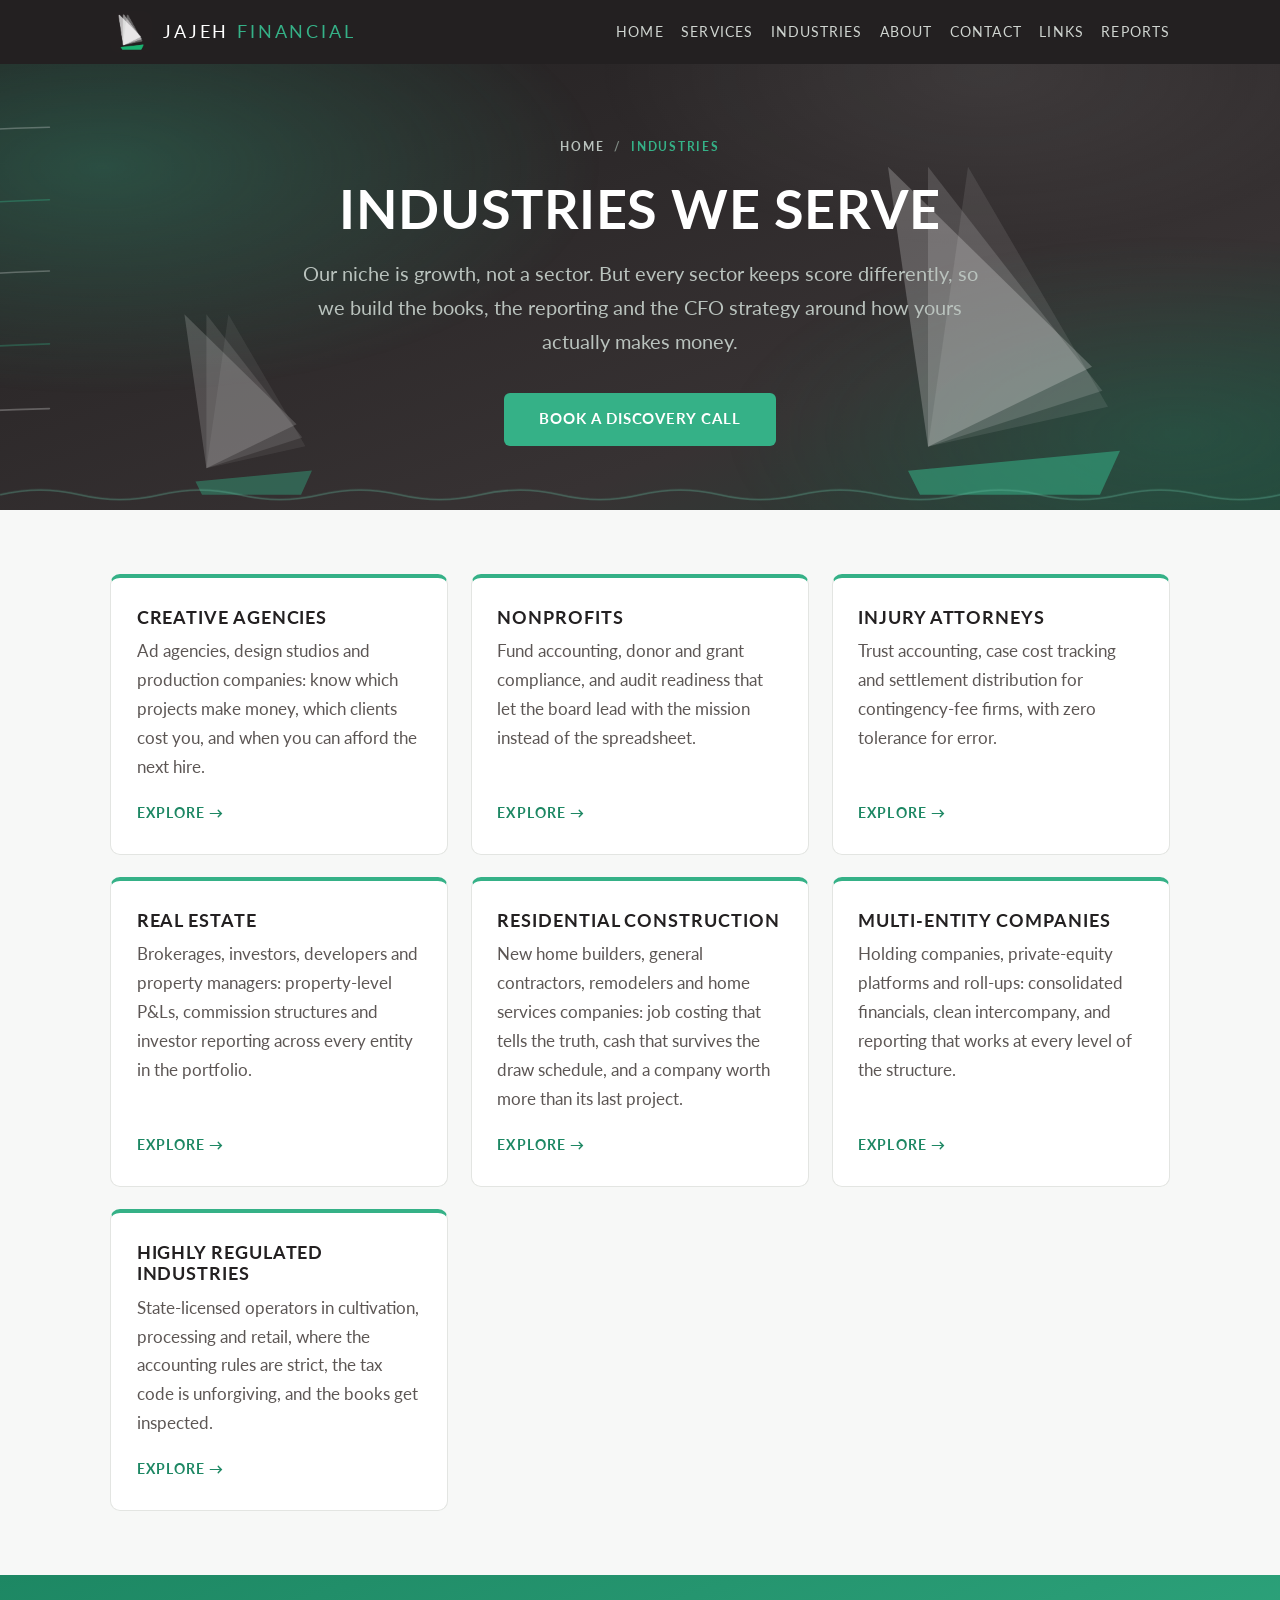
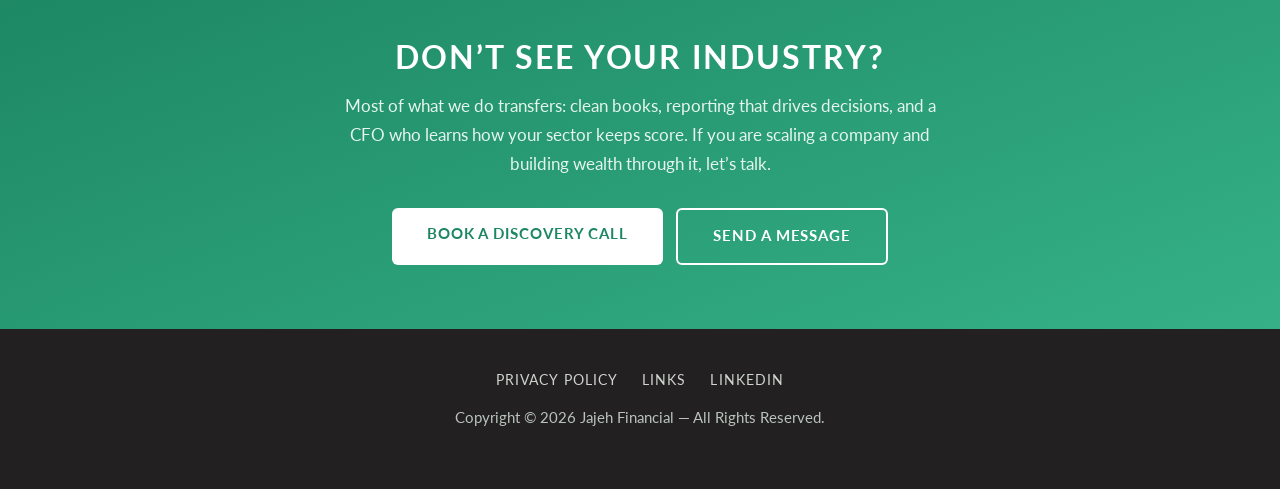
==== commit fe57fc19: "Sails-and-wind hero animation; multi-entity and highly regulated industries - The brand mark now mov" ====
--- a/industries/index.html
+++ b/industries/index.html
@@ -4,13 +4,14 @@
   <meta charset="utf-8">
   <meta name="viewport" content="width=device-width, initial-scale=1">
   <title>Industries We Serve | Jajeh Financial</title>
-  <meta name="description" content="Fractional CFO and accounting for companies in growth mode, built around how each industry keeps score: creative agencies, nonprofits, injury attorneys, real estate and residential construction.">
+  <meta name="description" content="Fractional CFO and accounting for companies in growth mode, built around how each industry keeps score: creative agencies, nonprofits, injury attorneys, real estate, residential construction, multi-entity groups and highly regulated industries.">
   <link rel="canonical" href="https://jajehfinancial.com/industries/">
   <link rel="icon" type="image/png" href="/assets/img/favicon.png">
   <link rel="preconnect" href="https://fonts.googleapis.com">
   <link rel="preconnect" href="https://fonts.gstatic.com" crossorigin>
   <link href="https://fonts.googleapis.com/css2?family=Lato:wght@400;700&display=swap" rel="stylesheet">
   <link rel="stylesheet" href="/assets/css/style.css">
+  <script src="/assets/js/hero-wind.js" defer></script>
 </head>
 <body>
   <header class="site-header">
@@ -66,6 +67,16 @@
           <p>New home builders, general contractors, remodelers and home services companies: job costing that tells the truth, cash that survives the draw schedule, and a company worth more than its last project.</p>
           <a class="more" href="/industries/residential-construction">Explore &rarr;</a>
         </div>
+        <div class="card">
+          <h3>Multi-Entity Companies</h3>
+          <p>Holding companies, private-equity platforms and roll-ups: consolidated financials, clean intercompany, and reporting that works at every level of the structure.</p>
+          <a class="more" href="/industries/multi-entity">Explore &rarr;</a>
+        </div>
+        <div class="card">
+          <h3>Highly Regulated Industries</h3>
+          <p>State-licensed operators in cultivation, processing and retail, where the accounting rules are strict, the tax code is unforgiving, and the books get inspected.</p>
+          <a class="more" href="/industries/highly-regulated">Explore &rarr;</a>
+        </div>
       </div>
     </div>
   </section>
--- a/assets/css/style.css
+++ b/assets/css/style.css
@@ -42,7 +42,47 @@
 @media (max-width: 720px) { .site-header .wrap { flex-direction: column; gap: .5rem; } }
 
 /* Hero */
-.hero { background: linear-gradient(160deg, var(--dark) 0%, var(--dark-soft) 70%, #274238 100%); color: #fff; text-align: center; padding: 5.5rem 1.25rem 5rem; }
+/* Hero background motion, layer 1: two drifting pools of teal light (pure CSS). Layer 2, the sails and
+   wind, is the SVG that assets/js/hero-wind.js injects; its animations are further down. Both are off
+   under prefers-reduced-motion. Tune speed in the animation durations; intensity in the alphas. */
+.hero { position: relative; overflow: hidden; isolation: isolate; background: linear-gradient(160deg, var(--dark) 0%, var(--dark-soft) 70%, #274238 100%); color: #fff; text-align: center; padding: 5.5rem 1.25rem 5rem; }
+.hero::before, .hero::after { content: ""; position: absolute; inset: -25%; z-index: -1; pointer-events: none; will-change: transform; }
+.hero::before {
+  background:
+    radial-gradient(42% 55% at 22% 32%, rgba(53, 177, 135, .30), transparent 62%),
+    radial-gradient(38% 48% at 78% 72%, rgba(29, 135, 99, .26), transparent 62%);
+  animation: hero-drift-a 22s ease-in-out infinite alternate;
+}
+.hero::after {
+  background: radial-gradient(34% 44% at 68% 18%, rgba(255, 255, 255, .07), transparent 60%);
+  animation: hero-drift-b 34s linear infinite alternate;
+}
+@keyframes hero-drift-a { from { transform: translate3d(-4%, -3%, 0) scale(1); } to { transform: translate3d(4%, 4%, 0) scale(1.1); } }
+@keyframes hero-drift-b { from { transform: translate3d(2%, 3%, 0) rotate(-2deg); } to { transform: translate3d(-3%, -2%, 0) rotate(2deg); } }
+@media (prefers-reduced-motion: reduce) { .hero::before, .hero::after { animation: none; } }
+
+/* Sails and wind: the brand mark in motion. Markup comes from assets/js/hero-wind.js (never injected
+   under prefers-reduced-motion). Three sails billow from the mast foot, the hull bobs, gusts stream
+   left to right along curved paths, and two wave lines roll underneath. */
+.hero-wind { position: absolute; inset: 0; width: 100%; height: 100%; z-index: -1; pointer-events: none; overflow: visible; }
+.hero-wind .sail { fill: #fff; opacity: .22; transform-box: view-box; animation: sail-billow 7s ease-in-out infinite alternate; }
+.hero-wind .s2 { opacity: .14; animation-duration: 8.5s; animation-delay: -2.5s; }
+.hero-wind .s3 { opacity: .09; animation-duration: 10s; animation-delay: -5s; }
+.hero-wind .hull { fill: var(--teal); opacity: .55; }
+.hero-wind .boat { transform-box: view-box; animation: boat-bob 6s ease-in-out infinite alternate; }
+.hero-wind .boat.small { opacity: .75; animation-duration: 7.5s; animation-delay: -3s; }
+.hero-wind .gust { fill: none; stroke: rgba(255, 255, 255, .26); stroke-width: 2; stroke-linecap: round; stroke-dasharray: 90 910; stroke-dashoffset: 1000; animation: gust 9s linear infinite; }
+.hero-wind .g1 { stroke: rgba(53, 177, 135, .38); animation-duration: 11s; animation-delay: -4s; }
+.hero-wind .g2 { animation-duration: 8s; animation-delay: -1.5s; }
+.hero-wind .g3 { stroke: rgba(53, 177, 135, .32); animation-duration: 12s; animation-delay: -7s; }
+.hero-wind .g4 { animation-duration: 10s; animation-delay: -3s; }
+.hero-wind .wave { fill: none; stroke: rgba(53, 177, 135, .3); stroke-width: 2; animation: wave-roll 14s linear infinite; }
+.hero-wind .w2 { stroke: rgba(255, 255, 255, .1); animation: wave-roll-back 22s linear infinite; }
+@keyframes sail-billow { from { transform: skewX(-4deg) rotate(-1.2deg); } to { transform: skewX(4deg) rotate(1.2deg); } }
+@keyframes boat-bob { from { transform: translateY(-5px) rotate(-.8deg); } to { transform: translateY(5px) rotate(.8deg); } }
+@keyframes gust { from { stroke-dashoffset: 1000; } to { stroke-dashoffset: 0; } }
+@keyframes wave-roll { from { transform: translateX(0); } to { transform: translateX(-200px); } }
+@keyframes wave-roll-back { from { transform: translate(-200px, 14px); } to { transform: translate(0, 14px); } }
 .hero .kicker { color: var(--teal); font-family: var(--head); font-weight: 700; letter-spacing: .3em; font-size: .9rem; text-transform: uppercase; margin-bottom: 1rem; }
 .hero h1 { color: #fff; margin-bottom: .3em; }
 .hero .sub { color: #b9c2bd; font-size: 1.25rem; max-width: 34em; margin: 0 auto 2.2rem; }
@@ -214,14 +254,14 @@
 
 /* ---------- CFO fit survey (/cfo-fit) ---------- */
 .survey-section { padding-top: 3rem; }
-.survey .q { border: 0; padding: 0; margin: 0 0 2.4rem; min-width: 0; }
-.survey legend { font-family: var(--head); font-weight: 700; font-size: 1.15rem; line-height: 1.4; margin-bottom: .9rem; padding: 0; display: flex; gap: .7rem; align-items: baseline; }
+.survey .q { border: 0; padding: 0; margin: 0 0 3rem; min-width: 0; }
+.survey legend { font-family: var(--head); font-weight: 700; font-size: 1.15rem; line-height: 1.4; margin-bottom: 1.1rem; padding: 0; display: flex; gap: .7rem; align-items: baseline; }
 .survey legend .n { color: var(--teal-deep); font-size: .82rem; letter-spacing: .12em; flex: 0 0 auto; }
 .survey .hint { color: var(--ink-soft); font-size: .92rem; margin: -.4rem 0 .9rem; }
-.opts { display: flex; flex-wrap: wrap; gap: .6rem; }
+.opts { display: flex; flex-wrap: wrap; gap: .85rem 1rem; }
 .opt { position: relative; cursor: pointer; }
 .opt input { position: absolute; opacity: 0; width: 1px; height: 1px; margin: 0; }
-.opt span { display: inline-block; background: var(--card); border: 1px solid var(--line); border-radius: 999px; padding: .6rem 1.1rem; font-family: var(--head); font-weight: 700; font-size: .95rem; line-height: 1.3; transition: border-color .15s ease, background .15s ease, color .15s ease; }
+.opt span { display: inline-block; background: var(--card); border: 1px solid var(--line); border-radius: 999px; padding: .75rem 1.3rem; font-family: var(--head); font-weight: 700; font-size: .95rem; line-height: 1.3; transition: border-color .15s ease, background .15s ease, color .15s ease; }
 .opt:hover span { border-color: var(--teal); }
 .opt input:checked + span { background: var(--teal); border-color: var(--teal); color: #fff; }
 .opt input:focus-visible + span { outline: 2px solid var(--teal-deep); outline-offset: 2px; }
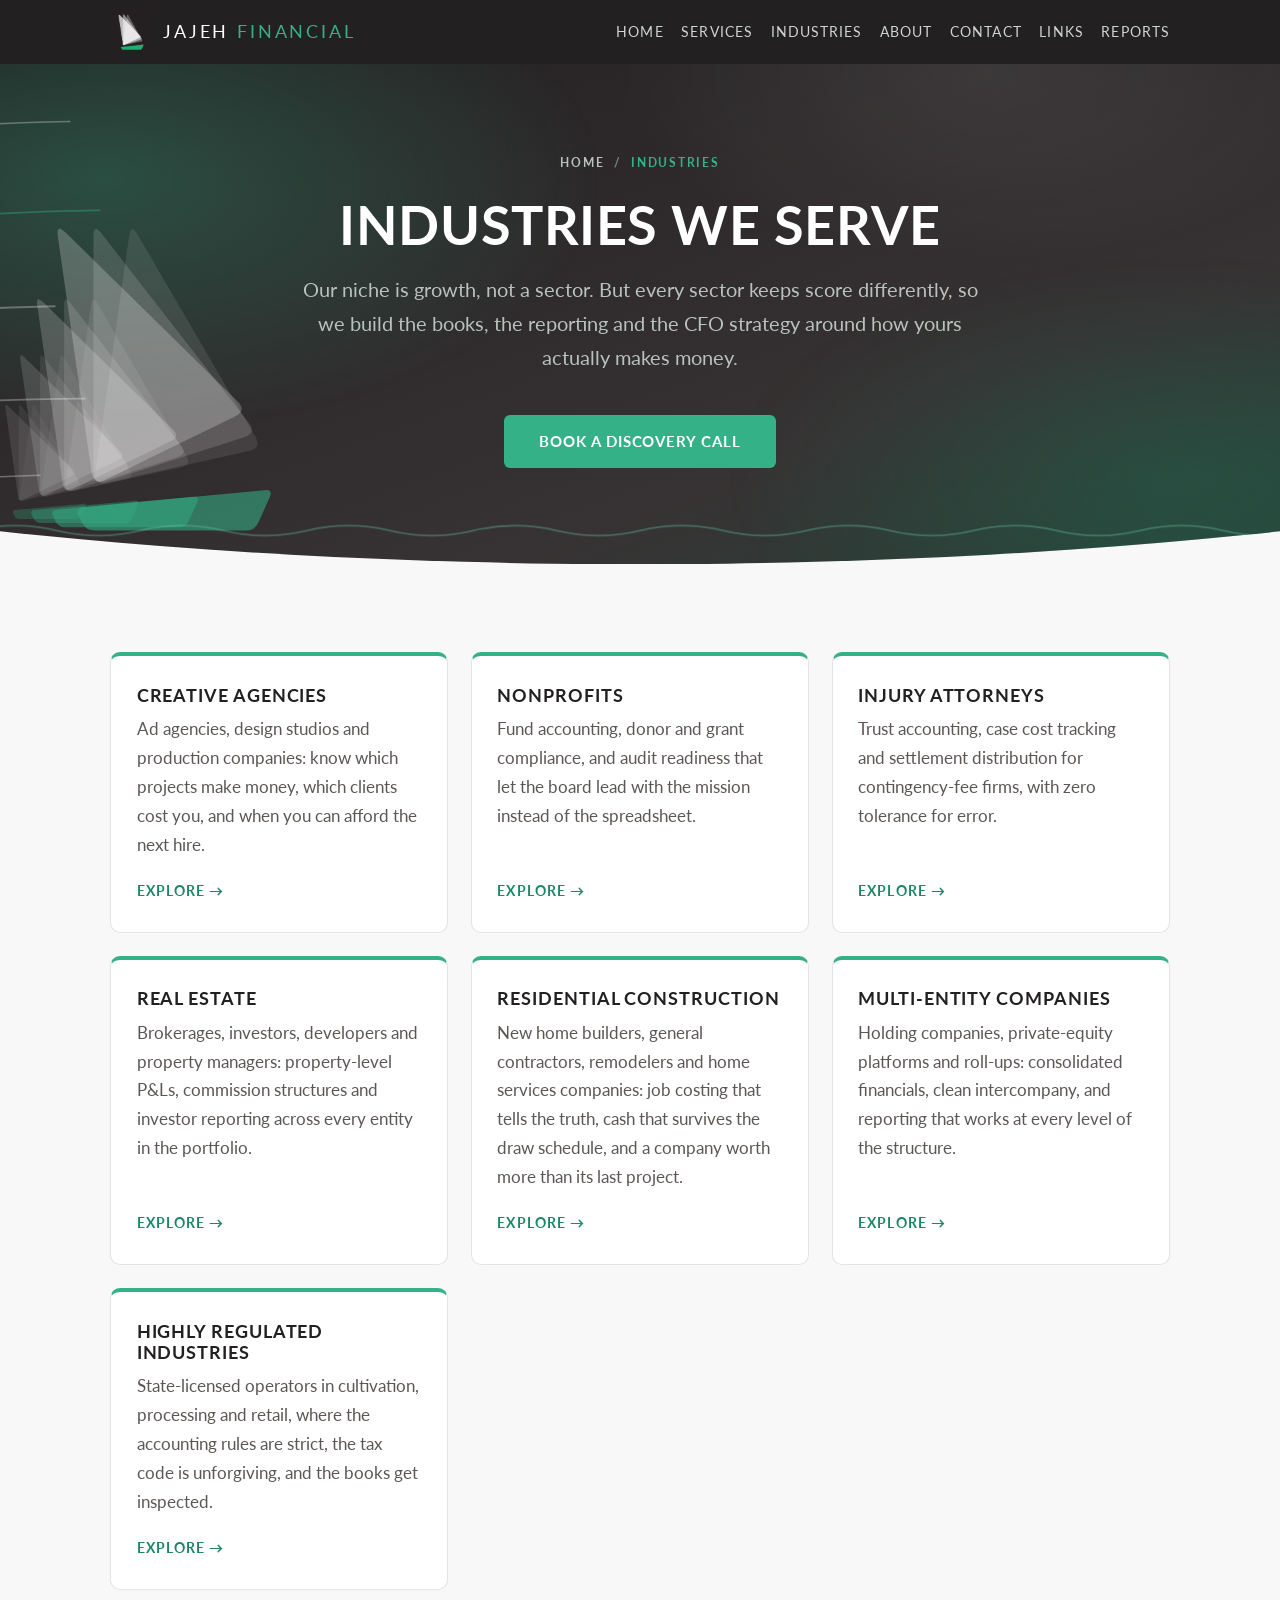
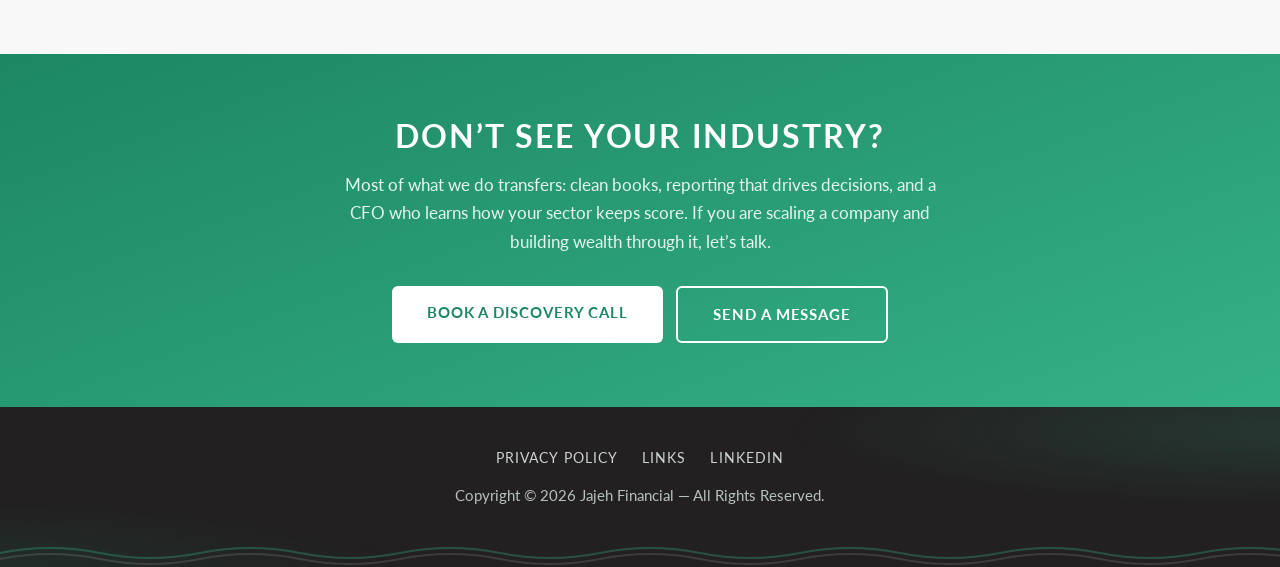
==== commit 7d11c319: "Outbound links open in a new tab Every link to another domain (Reports/Alta Vista, Sharefile, Unison" ====
--- a/industries/index.html
+++ b/industries/index.html
@@ -27,7 +27,7 @@
         <a href="/#about">About</a>
         <a href="/#contact">Contact</a>
         <a href="/links">Links</a>
-        <a href="https://www.myaltavista.com/">Reports</a>
+        <a href="https://www.myaltavista.com/" target="_blank" rel="noopener">Reports</a>
       </nav>
     </div>
   </header>
@@ -36,7 +36,7 @@
     <p class="crumbs"><a href="/">Home</a> &nbsp;/&nbsp; <span>Industries</span></p>
     <h1>Industries We Serve</h1>
     <p class="sub">Our niche is growth, not a sector. But every sector keeps score differently, so we build the books, the reporting and the CFO strategy around how yours actually makes money.</p>
-    <a class="btn" href="https://calendar.app.google/xNYgmVwws6tfUpzz5">Book a Discovery Call</a>
+    <a class="btn" href="https://calendar.app.google/xNYgmVwws6tfUpzz5" target="_blank" rel="noopener">Book a Discovery Call</a>
   </section>
 
   <section>
@@ -86,7 +86,7 @@
       <h2>Don&rsquo;t See Your Industry?</h2>
       <p>Most of what we do transfers: clean books, reporting that drives decisions, and a CFO who learns how your sector keeps score. If you are scaling a company and building wealth through it, let&rsquo;s talk.</p>
       <div class="actions">
-        <a class="btn" href="https://calendar.app.google/xNYgmVwws6tfUpzz5">Book a Discovery Call</a>
+        <a class="btn" href="https://calendar.app.google/xNYgmVwws6tfUpzz5" target="_blank" rel="noopener">Book a Discovery Call</a>
         <a class="btn ghost" href="/#contact">Send a Message</a>
       </div>
     </div>
@@ -96,7 +96,7 @@
     <nav class="foot-nav">
       <a href="/privacy-policy">Privacy Policy</a>
       <a href="/links">Links</a>
-      <a href="https://www.linkedin.com/company/7801010">LinkedIn</a>
+      <a href="https://www.linkedin.com/company/7801010" target="_blank" rel="noopener">LinkedIn</a>
     </nav>
     <p>Copyright &copy; 2026 Jajeh Financial &mdash; All Rights Reserved.</p>
   </footer>
--- a/assets/css/style.css
+++ b/assets/css/style.css
@@ -45,7 +45,13 @@
 /* Hero background motion, layer 1: two drifting pools of teal light (pure CSS). Layer 2, the sails and
    wind, is the SVG that assets/js/hero-wind.js injects; its animations are further down. Both are off
    under prefers-reduced-motion. Tune speed in the animation durations; intensity in the alphas. */
-.hero { position: relative; overflow: hidden; isolation: isolate; background: linear-gradient(160deg, var(--dark) 0%, var(--dark-soft) 70%, #274238 100%); color: #fff; text-align: center; padding: 5.5rem 1.25rem 5rem; }
+.hero { position: relative; overflow: hidden; isolation: isolate; background: linear-gradient(160deg, var(--dark) 0%, var(--dark-soft) 70%, #274238 100%); color: #fff; text-align: center; padding: 7.5rem 1.25rem 8.5rem; }
+/* The hero's bottom edge is a shallow swell rather than a flat line: an ellipse centred on the top edge
+   clips the band so its lower corners lift about 7% of its height and the middle stays full depth.
+   The section after it gets extra top padding so the heading clears the curve. */
+.hero { clip-path: ellipse(140% 100% at 50% 0%); }
+.hero + section { padding-top: 5.5rem; }
+@media (max-width: 720px) { .hero { padding: 5.5rem 1.25rem 6.5rem; } }
 .hero::before, .hero::after { content: ""; position: absolute; inset: -25%; z-index: -1; pointer-events: none; will-change: transform; }
 .hero::before {
   background:
@@ -62,30 +68,40 @@
 @media (prefers-reduced-motion: reduce) { .hero::before, .hero::after { animation: none; } }
 
 /* Sails and wind: the brand mark in motion. Markup comes from assets/js/hero-wind.js (never injected
-   under prefers-reduced-motion). Three sails billow from the mast foot, the hull bobs, gusts stream
-   left to right along curved paths, and two wave lines roll underneath. */
-.hero-wind { position: absolute; inset: 0; width: 100%; height: 100%; z-index: -1; pointer-events: none; overflow: visible; }
-.hero-wind .sail { fill: #fff; opacity: .22; transform-box: view-box; animation: sail-billow 7s ease-in-out infinite alternate; }
-.hero-wind .s2 { opacity: .14; animation-duration: 8.5s; animation-delay: -2.5s; }
-.hero-wind .s3 { opacity: .09; animation-duration: 10s; animation-delay: -5s; }
-.hero-wind .hull { fill: var(--teal); opacity: .55; }
-.hero-wind .boat { transform-box: view-box; animation: boat-bob 6s ease-in-out infinite alternate; }
-.hero-wind .boat.small { opacity: .75; animation-duration: 7.5s; animation-delay: -3s; }
-.hero-wind .gust { fill: none; stroke: rgba(255, 255, 255, .26); stroke-width: 2; stroke-linecap: round; stroke-dasharray: 90 910; stroke-dashoffset: 1000; animation: gust 9s linear infinite; }
-.hero-wind .g1 { stroke: rgba(53, 177, 135, .38); animation-duration: 11s; animation-delay: -4s; }
-.hero-wind .g2 { animation-duration: 8s; animation-delay: -1.5s; }
-.hero-wind .g3 { stroke: rgba(53, 177, 135, .32); animation-duration: 12s; animation-delay: -7s; }
-.hero-wind .g4 { animation-duration: 10s; animation-delay: -3s; }
+   under prefers-reduced-motion). A fleet of the logo's boats sails across the hero and off the right
+   edge (.ship, nearer = larger and faster), each one bobbing (.bob) with three sails billowing from the
+   mast foot (.sail), while gusts stream left to right and two wave lines roll underneath. */
+.hero-wind { position: absolute; inset: 0; width: 100%; height: 100%; z-index: -1; pointer-events: none; overflow: visible; animation: hero-breathe 32s ease-in-out -12s infinite; }
+.hero-wind .ship { animation: sail-through 120s linear infinite; }
+.hero-wind .bob { transform-box: fill-box; transform-origin: 55% 92%; animation: boat-bob 6s ease-in-out infinite alternate; }
+.hero-wind .sail { fill: #fff; opacity: .24; transform-box: fill-box; animation: sail-billow 6s ease-in-out infinite alternate; }
+.hero-wind .s2 { opacity: .15; }
+.hero-wind .s3 { opacity: .1; }
+/* each sail's billow duration and delay are set inline by hero-wind.js (base timing x the ship's tempo, offset by its phase) */
+.hero-wind .hull { fill: var(--teal); opacity: .6; }
+.hero-wind .gust { fill: none; stroke: rgba(255, 255, 255, .3); stroke-width: 2; stroke-linecap: round; stroke-dasharray: 90 910; stroke-dashoffset: 1000; animation: gust 9s linear infinite; }
+/* each gust's length, width, color and timing are set inline by hero-wind.js from its wind table */
 .hero-wind .wave { fill: none; stroke: rgba(53, 177, 135, .3); stroke-width: 2; animation: wave-roll 14s linear infinite; }
 .hero-wind .w2 { stroke: rgba(255, 255, 255, .1); animation: wave-roll-back 22s linear infinite; }
-@keyframes sail-billow { from { transform: skewX(-4deg) rotate(-1.2deg); } to { transform: skewX(4deg) rotate(1.2deg); } }
+@keyframes sail-through { from { transform: translateX(-700px); } to { transform: translateX(2400px); } }
+@keyframes sail-billow { from { transform: skewX(-5deg) rotate(-1.5deg); } to { transform: skewX(5deg) rotate(1.5deg); } }
 @keyframes boat-bob { from { transform: translateY(-5px) rotate(-.8deg); } to { transform: translateY(5px) rotate(.8deg); } }
-@keyframes gust { from { stroke-dashoffset: 1000; } to { stroke-dashoffset: 0; } }
+/* A gust fades in, streams from --from to --to (dash offsets the script sets per gust; the defaults are
+   the full left-to-right crossing) by 70% of its cycle, fades out, and rests for the remainder. */
+@keyframes gust {
+  0% { stroke-dashoffset: var(--from, 1000); opacity: 0; }
+  12% { opacity: 1; }
+  56% { opacity: 1; }
+  70% { stroke-dashoffset: var(--to, 0); opacity: 0; }
+  100% { stroke-dashoffset: var(--to, 0); opacity: 0; }
+}
+/* The whole sails-and-wind layer rises and settles, like weather moving through. */
+@keyframes hero-breathe { 0%, 100% { opacity: .35; } 50% { opacity: 1; } }
 @keyframes wave-roll { from { transform: translateX(0); } to { transform: translateX(-200px); } }
 @keyframes wave-roll-back { from { transform: translate(-200px, 14px); } to { transform: translate(0, 14px); } }
 .hero .kicker { color: var(--teal); font-family: var(--head); font-weight: 700; letter-spacing: .3em; font-size: .9rem; text-transform: uppercase; margin-bottom: 1rem; }
 .hero h1 { color: #fff; margin-bottom: .3em; }
-.hero .sub { color: #b9c2bd; font-size: 1.25rem; max-width: 34em; margin: 0 auto 2.2rem; }
+.hero .sub { color: #b9c2bd; font-size: 1.25rem; max-width: 34em; margin: 0 auto 2.6rem; }
 .btn { display: inline-block; background: var(--teal); color: #fff; text-decoration: none; padding: .85rem 2.2rem; border-radius: 6px; font-family: var(--head); font-weight: 700; letter-spacing: .06em; text-transform: uppercase; font-size: .95rem; }
 .btn:hover { background: var(--teal-deep); }
 .btn.ghost { background: transparent; border: 2px solid var(--teal); color: var(--teal); }
@@ -98,6 +114,28 @@
 .section-head .rule { width: 64px; height: 4px; background: var(--teal); border: 0; margin: 1rem auto 0; }
 /* Dark band variant: alternates with the light sections */
 section.dark { background: var(--dark); color: #fff; }
+/* Sea bands: every dark band is the same water the hero fleet sails on. A faint teal light pool
+   drifts behind it (reusing hero-drift-a) and a waterline, the hero's two wave lines, rolls along
+   its bottom edge. Pure CSS; the waves are inline SVG tiles 200px wide so the roll loops seamlessly.
+   Intensity: the alphas below and in the tiles' stroke-opacity. */
+section.dark, .metrics, .site-footer { position: relative; overflow: hidden; isolation: isolate; }
+section.dark::before, .metrics::before, .site-footer::before {
+  content: ""; position: absolute; inset: -30%; z-index: -1; pointer-events: none; will-change: transform;
+  background:
+    radial-gradient(40% 50% at 82% 28%, rgba(53, 177, 135, .17), transparent 62%),
+    radial-gradient(36% 46% at 16% 82%, rgba(29, 135, 99, .15), transparent 62%);
+  animation: hero-drift-a 30s ease-in-out infinite alternate;
+}
+section.dark::after, .metrics::after, .site-footer::after {
+  content: ""; position: absolute; left: 0; right: 0; bottom: 0; height: 24px; z-index: -1; pointer-events: none;
+  background-image:
+    url("data:image/svg+xml,%3Csvg xmlns='http://www.w3.org/2000/svg' width='200' height='20' viewBox='0 0 200 20'%3E%3Cpath d='M0 10 Q50 0 100 10 T200 10' fill='none' stroke='%2335b187' stroke-opacity='.34' stroke-width='2'/%3E%3C/svg%3E"),
+    url("data:image/svg+xml,%3Csvg xmlns='http://www.w3.org/2000/svg' width='200' height='20' viewBox='0 0 200 20'%3E%3Cpath d='M0 10 Q50 0 100 10 T200 10' fill='none' stroke='%23ffffff' stroke-opacity='.12' stroke-width='2'/%3E%3C/svg%3E");
+  background-repeat: repeat-x; background-size: 200px 20px; background-position: 0 0, 0 6px;
+  animation: waterline 18s linear infinite;
+}
+@keyframes waterline { from { background-position: 0 0, 0 6px; } to { background-position: -200px 0, 200px 6px; } }
+@media (prefers-reduced-motion: reduce) { section.dark::before, section.dark::after, .metrics::before, .metrics::after, .site-footer::before, .site-footer::after { animation: none; } }
 .dark h2, .dark h3 { color: #fff; }
 .dark .section-head p { color: #b9c2bd; }
 .dark .card { background: var(--dark-soft); border-color: #4a4443; border-top-color: var(--teal); }
@@ -175,7 +213,8 @@
 .site-footer .foot-nav a:hover { color: var(--teal); }
 
 /* ---------- Industry landing pages (/industries/*) ---------- */
-.page-hero { padding: 4.5rem 1.25rem 4rem; }
+.page-hero { padding: 5.5rem 1.25rem 6rem; }
+@media (max-width: 720px) { .hero.page-hero { padding: 4.5rem 1.25rem 5rem; } }
 .page-hero .crumbs { font-family: var(--head); font-weight: 700; font-size: .78rem; letter-spacing: .14em; text-transform: uppercase; margin-bottom: 1.2rem; color: #7f8a84; }
 .page-hero .crumbs a { color: #b9c2bd; text-decoration: none; }
 .page-hero .crumbs a:hover { color: var(--teal); }
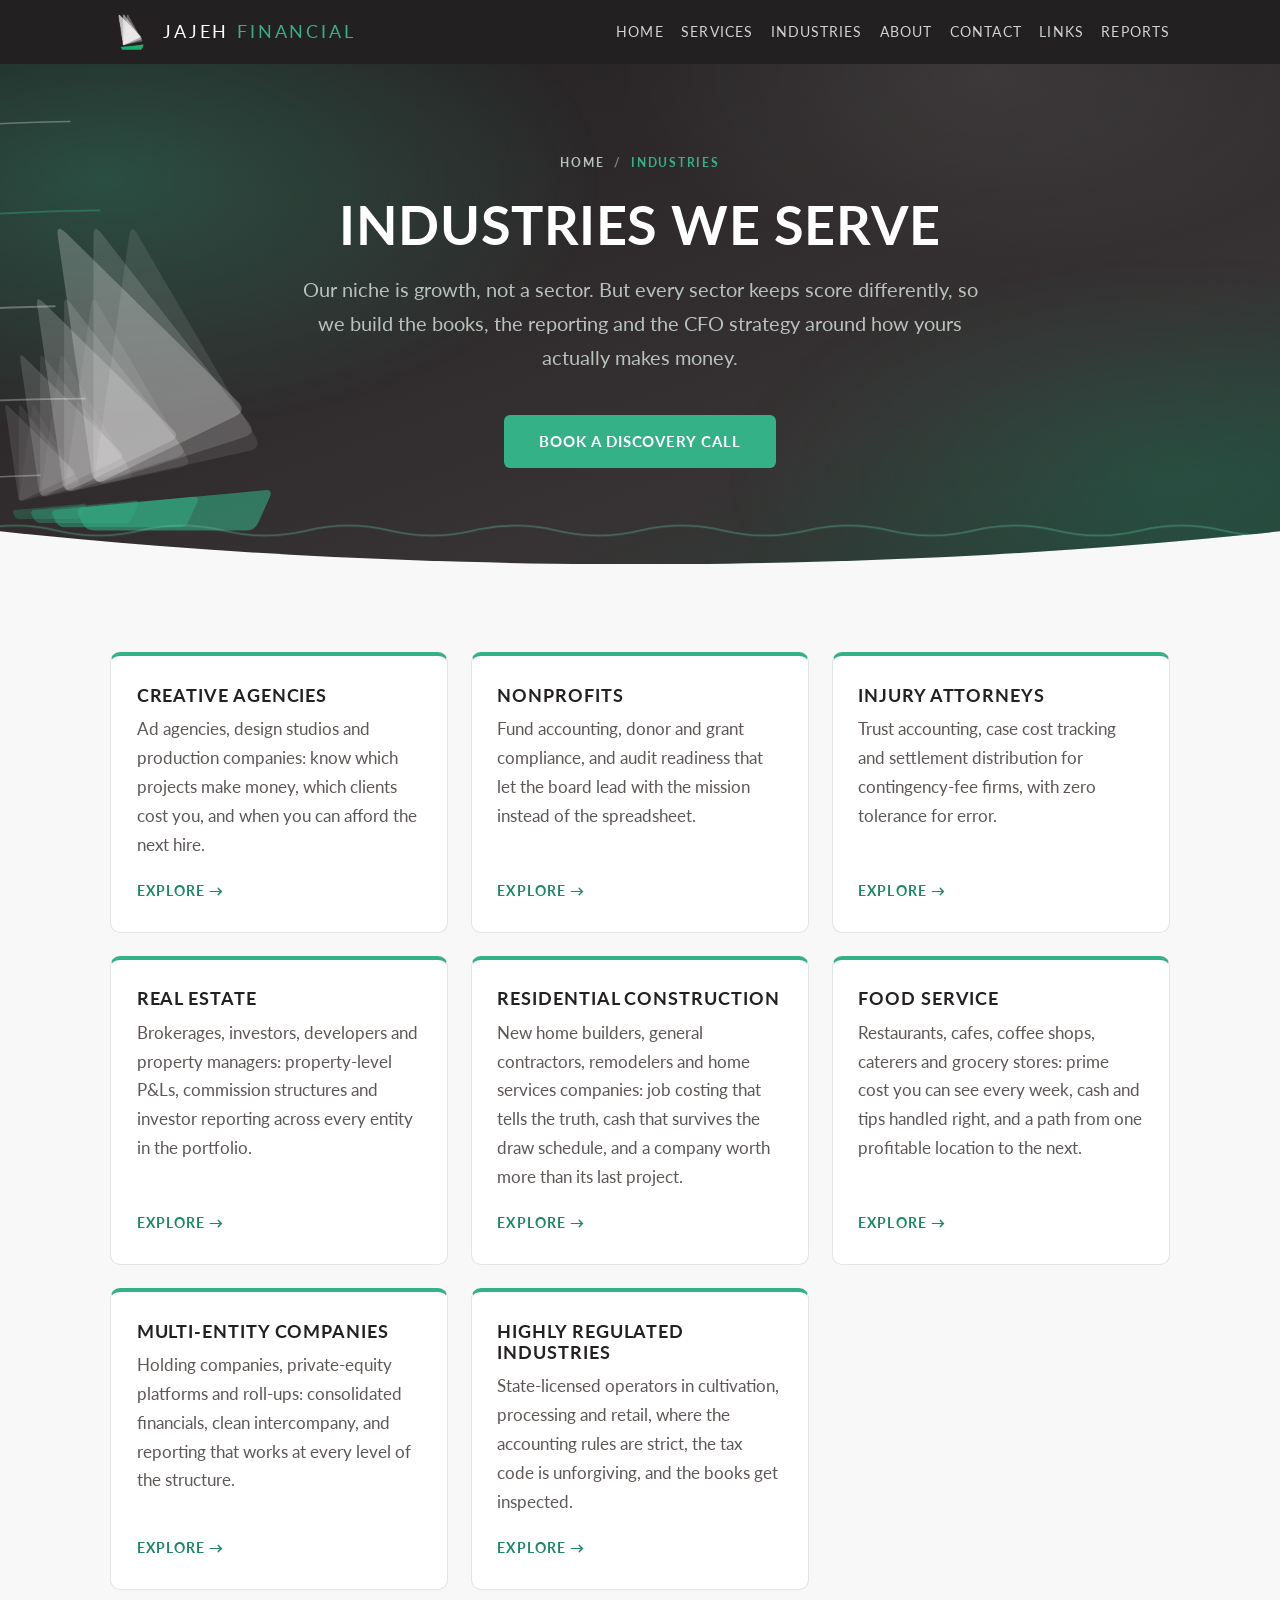
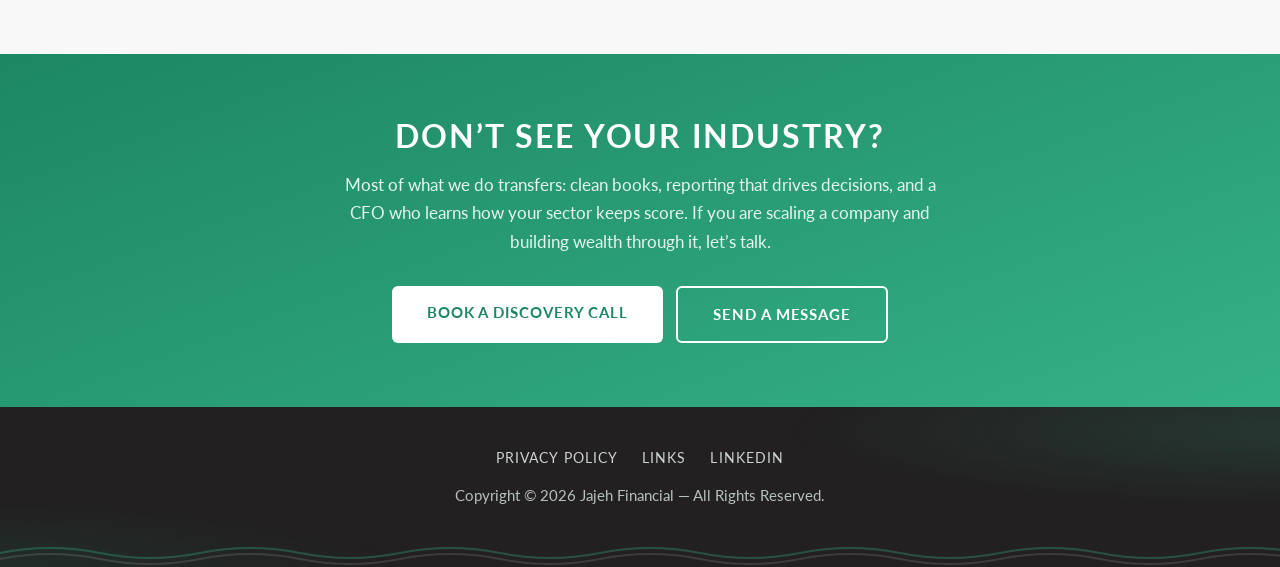
==== commit b246f3e1: "Add Food Service as an industry New /industries/food-service page for restaurants, cafes, coffee sho" ====
--- a/industries/index.html
+++ b/industries/index.html
@@ -4,7 +4,7 @@
   <meta charset="utf-8">
   <meta name="viewport" content="width=device-width, initial-scale=1">
   <title>Industries We Serve | Jajeh Financial</title>
-  <meta name="description" content="Fractional CFO and accounting for companies in growth mode, built around how each industry keeps score: creative agencies, nonprofits, injury attorneys, real estate, residential construction, multi-entity groups and highly regulated industries.">
+  <meta name="description" content="Fractional CFO and accounting for companies in growth mode, built around how each industry keeps score: creative agencies, nonprofits, injury attorneys, real estate, residential construction, food service, multi-entity groups and highly regulated industries.">
   <link rel="canonical" href="https://jajehfinancial.com/industries/">
   <link rel="icon" type="image/png" href="/assets/img/favicon.png">
   <link rel="preconnect" href="https://fonts.googleapis.com">
@@ -68,6 +68,11 @@
           <a class="more" href="/industries/residential-construction">Explore &rarr;</a>
         </div>
         <div class="card">
+          <h3>Food Service</h3>
+          <p>Restaurants, cafes, coffee shops, caterers and grocery stores: prime cost you can see every week, cash and tips handled right, and a path from one profitable location to the next.</p>
+          <a class="more" href="/industries/food-service">Explore &rarr;</a>
+        </div>
+        <div class="card">
           <h3>Multi-Entity Companies</h3>
           <p>Holding companies, private-equity platforms and roll-ups: consolidated financials, clean intercompany, and reporting that works at every level of the structure.</p>
           <a class="more" href="/industries/multi-entity">Explore &rarr;</a>
--- a/assets/css/style.css
+++ b/assets/css/style.css
@@ -226,8 +226,9 @@
 /* Resource callout inside the intro (e.g. DealSheets on the real estate page) */
 .resource { display: flex; flex-wrap: wrap; align-items: center; gap: .5rem 1.2rem; background: var(--card); border: 1px solid var(--line); border-radius: 10px; padding: 1.1rem 1.4rem; margin-top: 1.8rem; }
 .resource strong { font-family: var(--head); font-weight: 700; text-transform: uppercase; letter-spacing: .08em; font-size: .82rem; color: var(--teal-deep); }
-.resource span { flex: 1 1 22em; color: var(--ink-soft); }
+.resource span { flex: 1 1 17em; color: var(--ink-soft); }
 .resource a { font-family: var(--head); font-weight: 700; text-decoration: none; white-space: nowrap; }
+.resource + .resource { margin-top: .8rem; }
 
 /* Metrics band */
 .metrics { background: var(--dark); color: #fff; }
